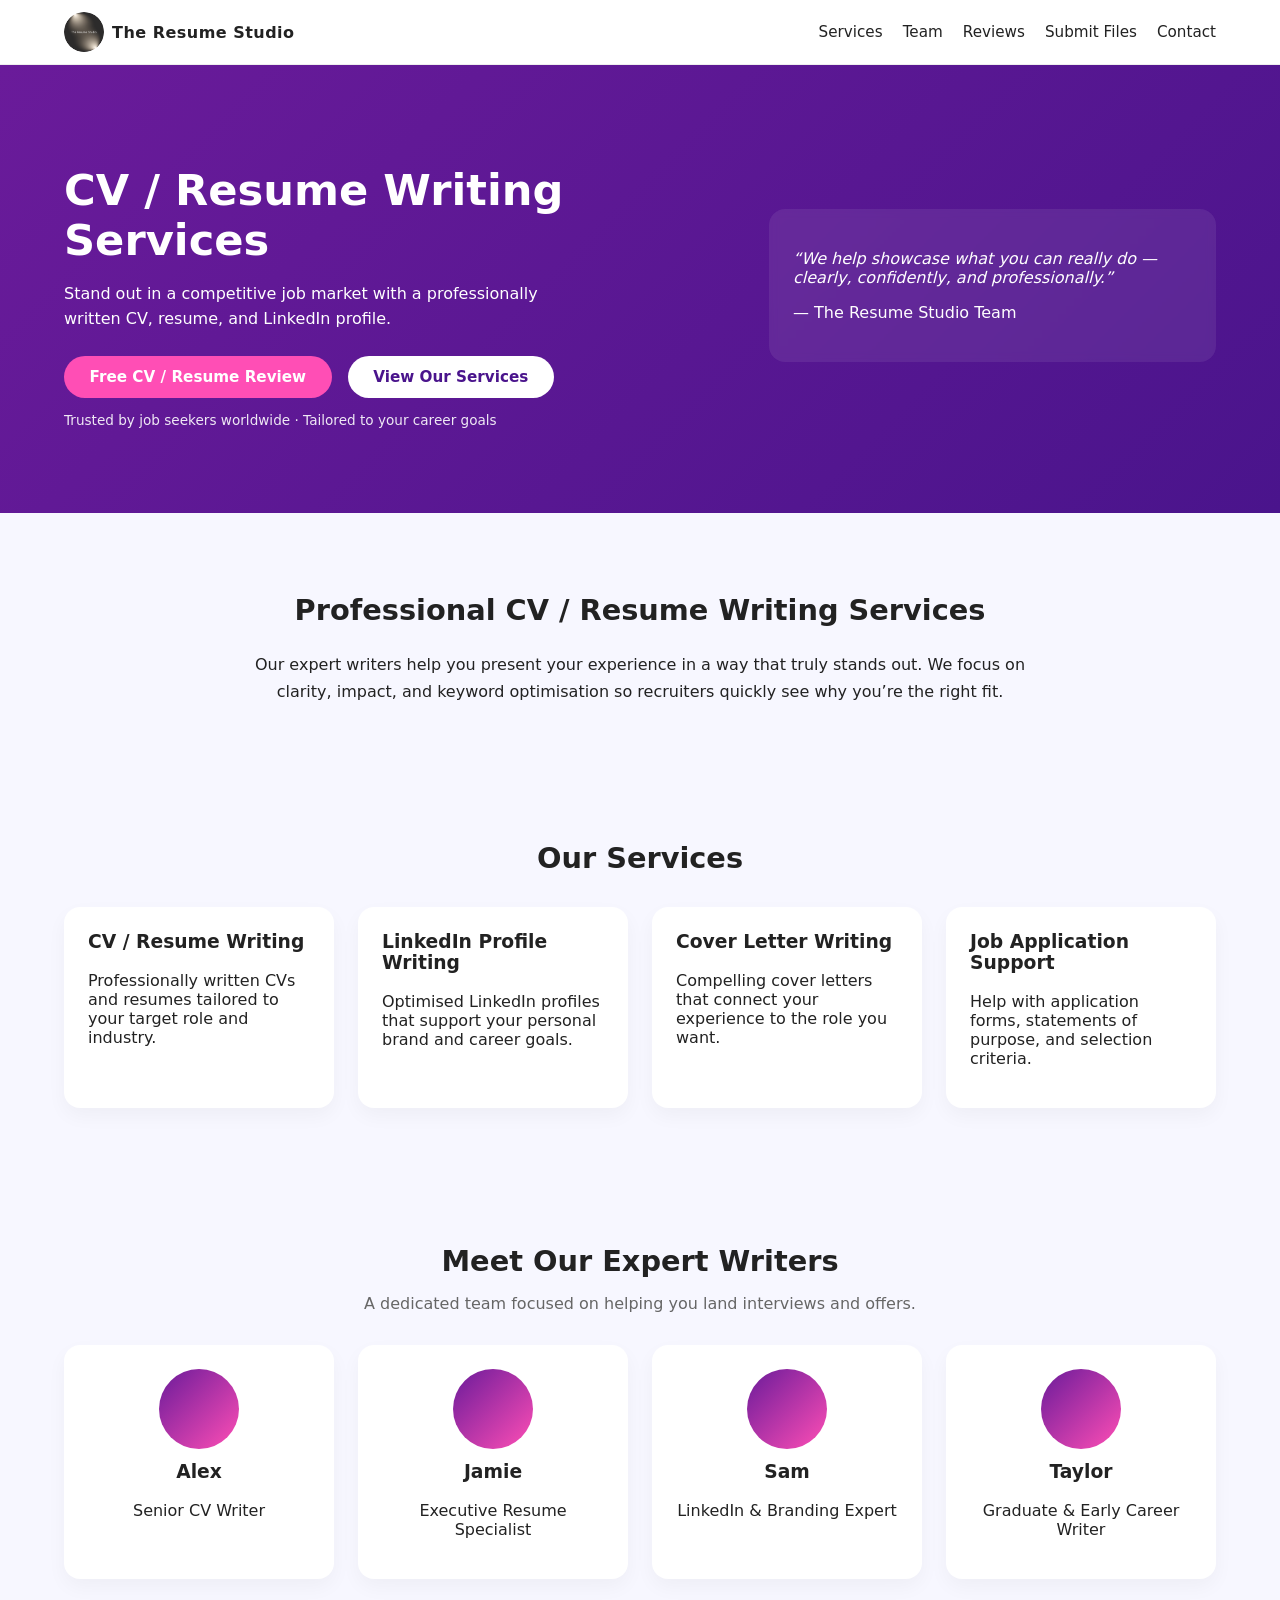
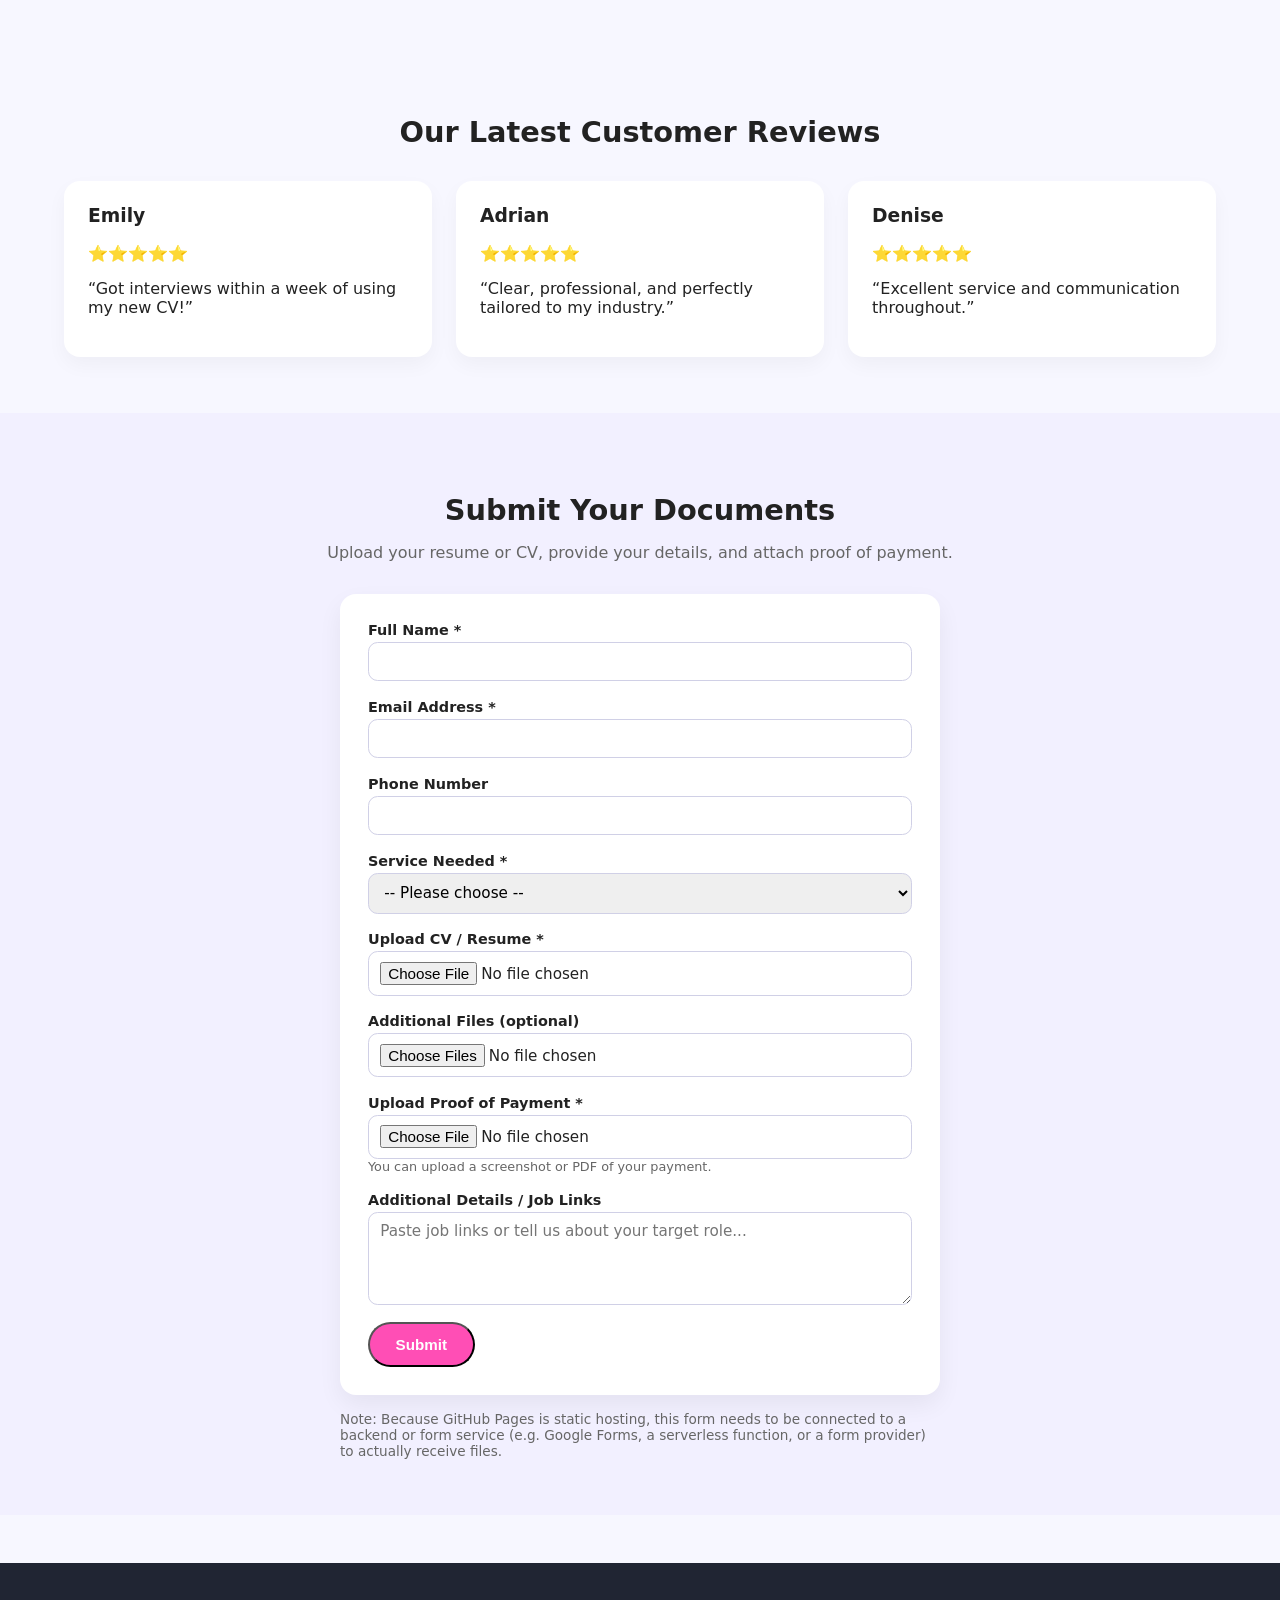
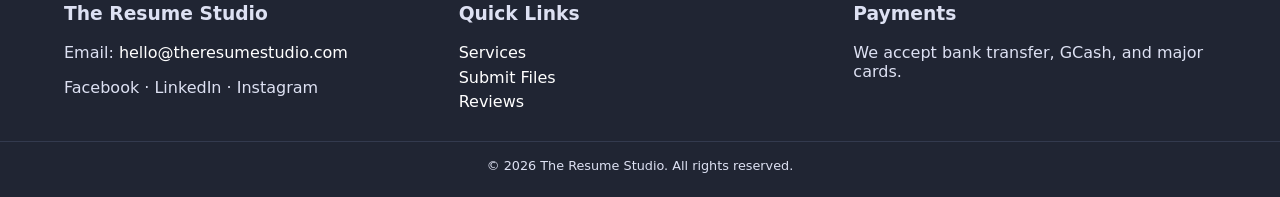
==== index.html @ f22a8a3c "Update index.html" ====
<!DOCTYPE html>
<html lang="en">
<head>
  <meta charset="UTF-8" />
  <meta name="viewport" content="width=device-width, initial-scale=1.0" />
  <title>The Resume Studio</title>
  <link rel="stylesheet" href="styles.css" />
</head>
<body>
  <!-- Top bar -->
  <header class="top-bar">
    <div class="container top-bar-inner">
      <div class="logo-group">
        <img src="logo.png" alt="The Resume Studio logo" class="logo" />
        <span class="brand-name">The Resume Studio</span>
      </div>

      <nav class="nav-links">
        <a href="#services">Services</a>
        <a href="#team">Team</a>
        <a href="#reviews">Reviews</a>
        <a href="#upload">Submit Files</a>
        <a href="#contact">Contact</a>
      </nav>
    </div>
  </header>

  <!-- HERO SECTION -->
  <section class="hero">
    <div class="overlay"></div>
    <div class="container hero-content">
      <div class="hero-text">
        <h1>CV / Resume Writing Services</h1>
        <p class="hero-subtitle">
          Stand out in a competitive job market with a professionally written
          CV, resume, and LinkedIn profile.
        </p>

        <div class="hero-buttons">
          <a href="#upload" class="btn primary">Free CV / Resume Review</a>
          <a href="#services" class="btn secondary">View Our Services</a>
        </div>

        <p class="hero-note">
          Trusted by job seekers worldwide · Tailored to your career goals
        </p>
      </div>

      <div class="hero-side-card">
        <p class="side-quote">
          “We help showcase what you can really do — clearly, confidently, and
          professionally.”
        </p>
        <p class="side-name">— The Resume Studio Team</p>
      </div>
    </div>
  </section>

  <!-- ABOUT -->
  <section class="section about" id="about">
    <div class="container">
      <h2>Professional CV / Resume Writing Services</h2>
      <p>
        Our expert writers help you present your experience in a way that truly
        stands out. We focus on clarity, impact, and keyword optimisation so
        recruiters quickly see why you’re the right fit.
      </p>
    </div>
  </section>

  <!-- SERVICES -->
  <section class="section services" id="services">
    <div class="container">
      <h2>Our Services</h2>
      <div class="grid services-grid">
        <div class="card">
          <h3>CV / Resume Writing</h3>
          <p>Professionally written CVs and resumes tailored to your target role and industry.</p>
        </div>
        <div class="card">
          <h3>LinkedIn Profile Writing</h3>
          <p>Optimised LinkedIn profiles that support your personal brand and career goals.</p>
        </div>
        <div class="card">
          <h3>Cover Letter Writing</h3>
          <p>Compelling cover letters that connect your experience to the role you want.</p>
        </div>
        <div class="card">
          <h3>Job Application Support</h3>
          <p>Help with application forms, statements of purpose, and selection criteria.</p>
        </div>
      </div>
    </div>
  </section>

  <!-- TEAM -->
  <section class="section team" id="team">
    <div class="container">
      <h2>Meet Our Expert Writers</h2>
      <p class="section-subtitle">
        A dedicated team focused on helping you land interviews and offers.
      </p>
      <div class="grid team-grid">
        <div class="card team-card">
          <div class="avatar placeholder"></div>
          <h3>Alex</h3>
          <p>Senior CV Writer</p>
        </div>
        <div class="card team-card">
          <div class="avatar placeholder"></div>
          <h3>Jamie</h3>
          <p>Executive Resume Specialist</p>
        </div>
        <div class="card team-card">
          <div class="avatar placeholder"></div>
          <h3>Sam</h3>
          <p>LinkedIn & Branding Expert</p>
        </div>
        <div class="card team-card">
          <div class="avatar placeholder"></div>
          <h3>Taylor</h3>
          <p>Graduate & Early Career Writer</p>
        </div>
      </div>
    </div>
  </section>

  <!-- REVIEWS -->
  <section class="section reviews" id="reviews">
    <div class="container">
      <h2>Our Latest Customer Reviews</h2>
      <div class="grid reviews-grid">
        <div class="card">
          <h3>Emily</h3>
          <p>⭐⭐⭐⭐⭐</p>
          <p>“Got interviews within a week of using my new CV!”</p>
        </div>
        <div class="card">
          <h3>Adrian</h3>
          <p>⭐⭐⭐⭐⭐</p>
          <p>“Clear, professional, and perfectly tailored to my industry.”</p>
        </div>
        <div class="card">
          <h3>Denise</h3>
          <p>⭐⭐⭐⭐⭐</p>
          <p>“Excellent service and communication throughout.”</p>
        </div>
      </div>
    </div>
  </section>

  <!-- UPLOAD FORM -->
  <section class="section upload" id="upload">
    <div class="container">
      <h2>Submit Your Documents</h2>
      <p class="section-subtitle">
        Upload your resume or CV, provide your details, and attach proof of payment.
      </p>

      <!-- IMPORTANT: this will NOT work until you connect it to a backend or a form service -->
      <form
        class="upload-form"
        action="YOUR_FORM_ENDPOINT_HERE"
        method="POST"
        enctype="multipart/form-data"
      >
        <!-- Personal details -->
        <div class="form-row">
          <label for="fullName">Full Name *</label>
          <input id="fullName" name="fullName" type="text" required />
        </div>

        <div class="form-row">
          <label for="email">Email Address *</label>
          <input id="email" name="email" type="email" required />
        </div>

        <div class="form-row">
          <label for="phone">Phone Number</label>
          <input id="phone" name="phone" type="tel" />
        </div>

        <div class="form-row">
          <label for="service">Service Needed *</label>
          <select id="service" name="service" required>
            <option value="">-- Please choose --</option>
            <option>CV / Resume Writing</option>
            <option>LinkedIn Profile Writing</option>
            <option>Cover Letter Writing</option>
            <option>Job Application Support</option>
            <option>Package (Multiple Services)</option>
          </select>
        </div>

        <!-- Files -->
        <div class="form-row">
          <label for="resumeFile">Upload CV / Resume *</label>
          <input id="resumeFile" name="resumeFile" type="file" required />
        </div>

        <div class="form-row">
          <label for="extraFiles">Additional Files (optional)</label>
          <input id="extraFiles" name="extraFiles" type="file" multiple />
        </div>

        <div class="form-row">
          <label for="paymentProof">Upload Proof of Payment *</label>
          <input id="paymentProof" name="paymentProof" type="file" required />
          <small>You can upload a screenshot or PDF of your payment.</small>
        </div>

        <!-- Notes -->
        <div class="form-row">
          <label for="details">Additional Details / Job Links</label>
          <textarea
            id="details"
            name="details"
            rows="4"
            placeholder="Paste job links or tell us about your target role..."
          ></textarea>
        </div>

        <button type="submit" class="btn primary">Submit</button>
      </form>

      <p class="form-note">
        Note: Because GitHub Pages is static hosting, this form needs to be
        connected to a backend or form service (e.g. Google Forms, a serverless
        function, or a form provider) to actually receive files.
      </p>
    </div>
  </section>

  <!-- CONTACT & FOOTER -->
  <footer class="footer" id="contact">
    <div class="container footer-inner">
      <div class="footer-column">
        <h3>The Resume Studio</h3>
        <p>Email: <a href="mailto:hello@theresumestudio.com">hello@theresumestudio.com</a></p>
        <p>Facebook · LinkedIn · Instagram</p>
      </div>

      <div class="footer-column">
        <h3>Quick Links</h3>
        <ul>
          <li><a href="#services">Services</a></li>
          <li><a href="#upload">Submit Files</a></li>
          <li><a href="#reviews">Reviews</a></li>
        </ul>
      </div>

      <div class="footer-column">
        <h3>Payments</h3>
        <p>We accept bank transfer, GCash, and major cards.</p>
      </div>
    </div>
    <div class="footer-bottom">
      © <span id="year"></span> The Resume Studio. All rights reserved.
    </div>

    <script>
      document.getElementById("year").textContent = new Date().getFullYear();
    </script>
  </footer>
</body>
</html>
---- styles.css ----
:root {
  --purple: #6a1b9a;
  --purple-dark: #4a148c;
  --accent-pink: #ff4eb5;
  --bg: #f7f7ff;
  --card-bg: #ffffff;
  --text-main: #222222;
  --text-muted: #666666;
  --footer-bg: #202533;
}

*,
*::before,
*::after {
  box-sizing: border-box;
}

body {
  margin: 0;
  font-family: system-ui, -apple-system, BlinkMacSystemFont, "Segoe UI",
    sans-serif;
  background: var(--bg);
  color: var(--text-main);
}

/* Containers */

.container {
  width: 90%;
  max-width: 1200px;
  margin: 0 auto;
}

/* Top bar */

.top-bar {
  background: #ffffff;
  border-bottom: 1px solid #eee;
  position: sticky;
  top: 0;
  z-index: 10;
}

.top-bar-inner {
  display: flex;
  align-items: center;
  justify-content: space-between;
  padding: 0.75rem 0;
}

.logo-group {
  display: flex;
  align-items: center;
  gap: 0.5rem;
}

.logo {
  width: 40px;
  height: 40px;
  border-radius: 50%;
}

.brand-name {
  font-weight: 600;
  letter-spacing: 0.03em;
}

.nav-links {
  display: flex;
  gap: 1.25rem;
  font-size: 0.95rem;
}

.nav-links a {
  text-decoration: none;
  color: var(--text-main);
  font-weight: 500;
}

.nav-links a:hover {
  color: var(--purple);
}

/* Hero */

.hero {
  position: relative;
  background: linear-gradient(135deg, var(--purple), var(--purple-dark));
  color: #fff;
  padding: 4rem 0 4.5rem;
}

.hero .overlay {
  position: absolute;
  inset: 0;
  opacity: 0.1;
}

.hero-content {
  position: relative;
  display: flex;
  flex-wrap: wrap;
  align-items: center;
  gap: 2.5rem;
}

.hero-text {
  flex: 2;
  min-width: 260px;
}

.hero h1 {
  font-size: clamp(2rem, 3.5vw, 2.7rem);
  margin-bottom: 0.75rem;
}

.hero-subtitle {
  font-size: 1rem;
  max-width: 32rem;
  line-height: 1.6;
}

.hero-buttons {
  margin: 1.5rem 0 0.75rem;
  display: flex;
  flex-wrap: wrap;
  gap: 1rem;
}

.hero-note {
  font-size: 0.85rem;
  opacity: 0.9;
}

.hero-side-card {
  flex: 1.2;
  min-width: 220px;
  background: rgba(255, 255, 255, 0.08);
  border-radius: 1rem;
  padding: 1.5rem;
  backdrop-filter: blur(4px);
}

.side-quote {
  font-style: italic;
}

.side-name {
  margin-top: 1rem;
  font-weight: 500;
}

/* Generic section */

.section {
  padding: 3.5rem 0;
}

.section h2 {
  text-align: center;
  margin-bottom: 0.25rem;
  font-size: 1.8rem;
}

.section-subtitle {
  text-align: center;
  margin-bottom: 2rem;
  color: var(--text-muted);
}

/* About */

.about p {
  max-width: 50rem;
  margin: 1.5rem auto 0;
  text-align: center;
  line-height: 1.7;
}

/* Grids */

.grid {
  display: grid;
  gap: 1.5rem;
}

.services-grid {
  grid-template-columns: repeat(auto-fit, minmax(230px, 1fr));
  margin-top: 2rem;
}

.team-grid,
.reviews-grid {
  grid-template-columns: repeat(auto-fit, minmax(200px, 1fr));
  margin-top: 2rem;
}

/* Cards */

.card {
  background: var(--card-bg);
  border-radius: 1rem;
  padding: 1.5rem;
  box-shadow: 0 8px 20px rgba(0, 0, 0, 0.04);
}

.card h3 {
  margin-top: 0;
}

.team-card {
  text-align: center;
}

.avatar.placeholder {
  width: 80px;
  height: 80px;
  border-radius: 50%;
  margin: 0 auto 0.75rem;
  background: linear-gradient(135deg, var(--purple), var(--accent-pink));
}

/* Buttons */

.btn {
  display: inline-block;
  padding: 0.75rem 1.6rem;
  border-radius: 999px;
  font-weight: 600;
  text-decoration: none;
  font-size: 0.95rem;
}

.btn.primary {
  background: var(--accent-pink);
  color: #fff;
}

.btn.secondary {
  background: #fff;
  color: var(--purple-dark);
}

.btn:hover {
  transform: translateY(-1px);
  box-shadow: 0 8px 16px rgba(0, 0, 0, 0.1);
}

/* Upload form */

.upload {
  background: #f2f0ff;
}

.upload-form {
  max-width: 600px;
  margin: 2rem auto 0;
  background: #ffffff;
  border-radius: 1rem;
  padding: 1.75rem;
  box-shadow: 0 10px 24px rgba(0, 0, 0, 0.06);
}

.form-row {
  margin-bottom: 1.1rem;
  display: flex;
  flex-direction: column;
}

.form-row label {
  font-size: 0.9rem;
  font-weight: 600;
  margin-bottom: 0.25rem;
}

.form-row input,
.form-row select,
.form-row textarea {
  border-radius: 0.6rem;
  border: 1px solid #d0d0e6;
  padding: 0.6rem 0.7rem;
  font-size: 0.95rem;
  font-family: inherit;
}

.form-row small {
  color: var(--text-muted);
  font-size: 0.8rem;
}

.form-note {
  max-width: 600px;
  margin: 1rem auto 0;
  font-size: 0.85rem;
  color: var(--text-muted);
}

/* Footer */

.footer {
  background: var(--footer-bg);
  color: #dde1f3;
  padding-top: 2.5rem;
  margin-top: 3rem;
}

.footer-inner {
  display: grid;
  gap: 2rem;
  grid-template-columns: repeat(auto-fit, minmax(200px, 1fr));
}

.footer-column h3 {
  margin-top: 0;
}

.footer-column a {
  color: #ffffff;
  text-decoration: none;
}

.footer-column ul {
  list-style: none;
  padding: 0;
  margin: 0;
}

.footer-column li {
  margin-bottom: 0.35rem;
}

.footer-bottom {
  text-align: center;
  padding: 1rem 0 1.5rem;
  font-size: 0.8rem;
  border-top: 1px solid #333a4e;
  margin-top: 1.5rem;
}

/* Responsive */

@media (max-width: 768px) {
  .top-bar-inner {
    flex-direction: column;
    align-items: flex-start;
    gap: 0.5rem;
  }

  .hero-content {
    flex-direction: column;
  }

  .nav-links {
    flex-wrap: wrap;
  }
}
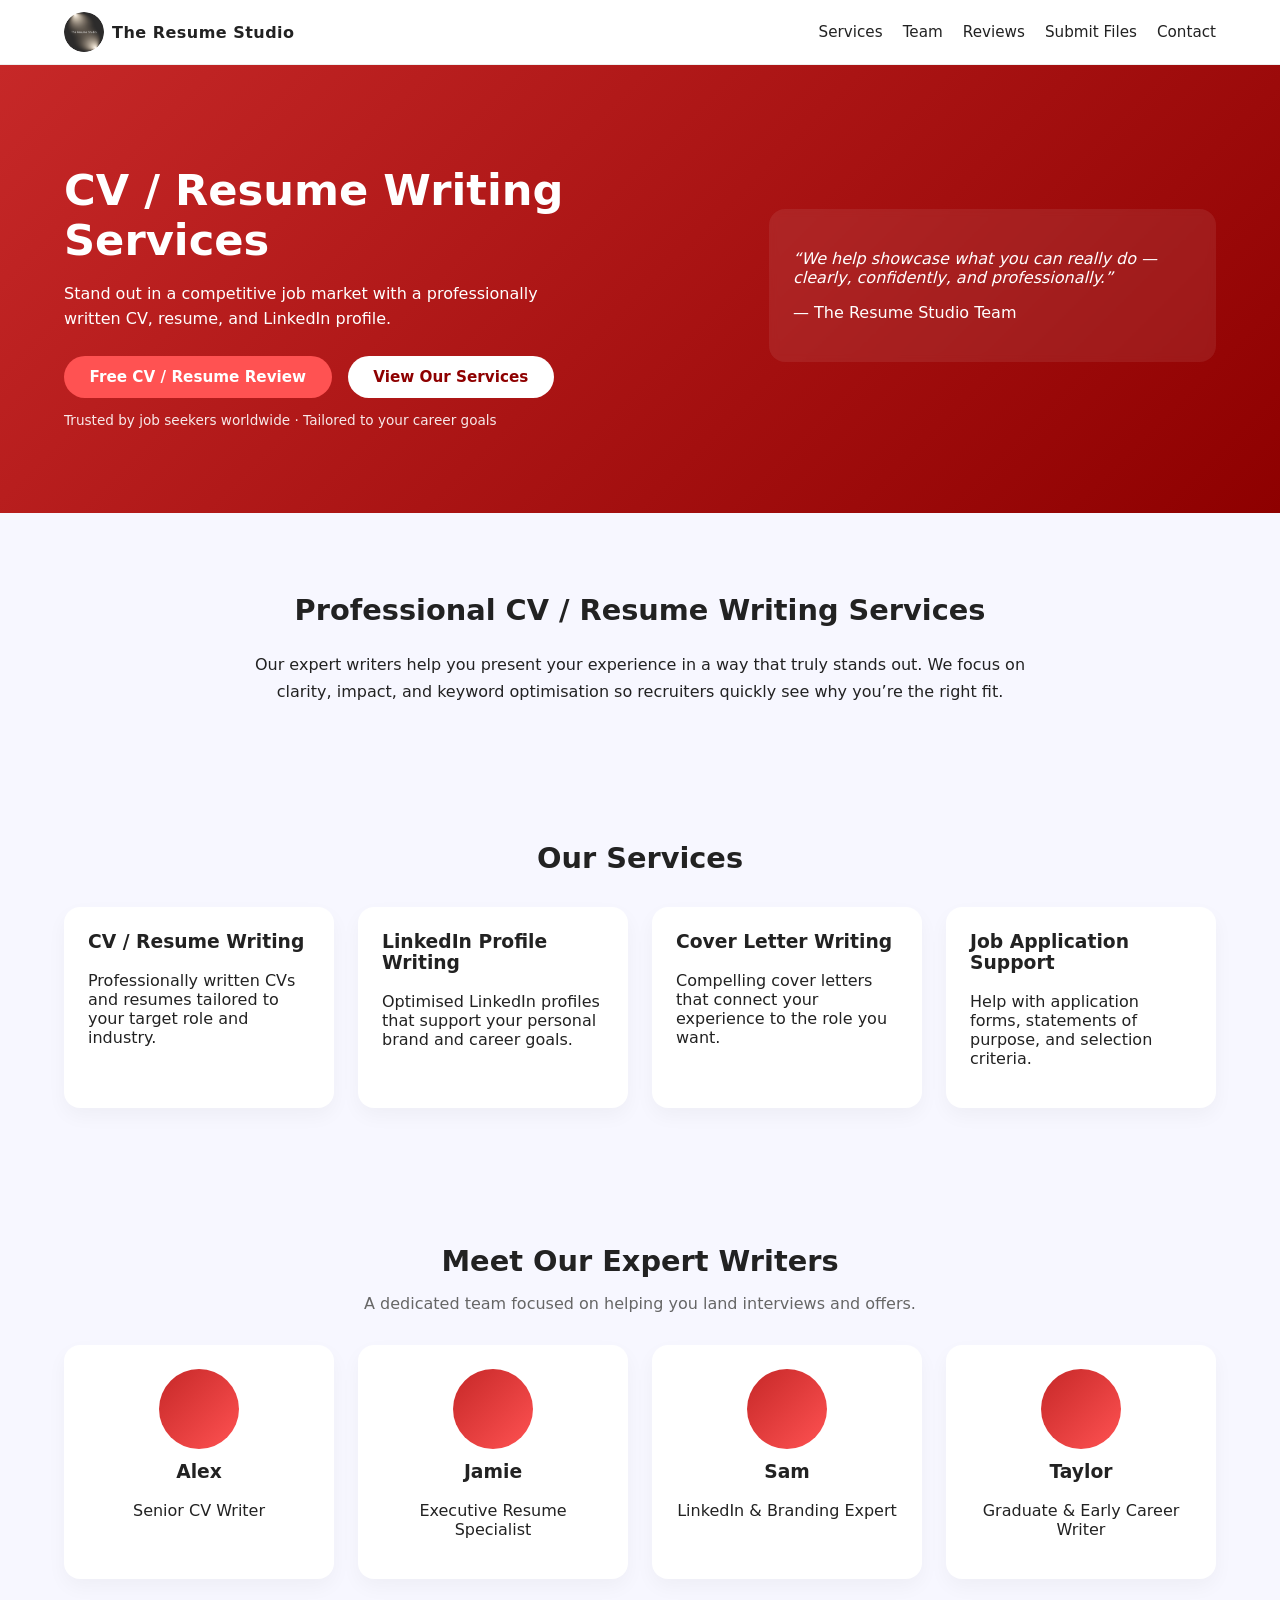
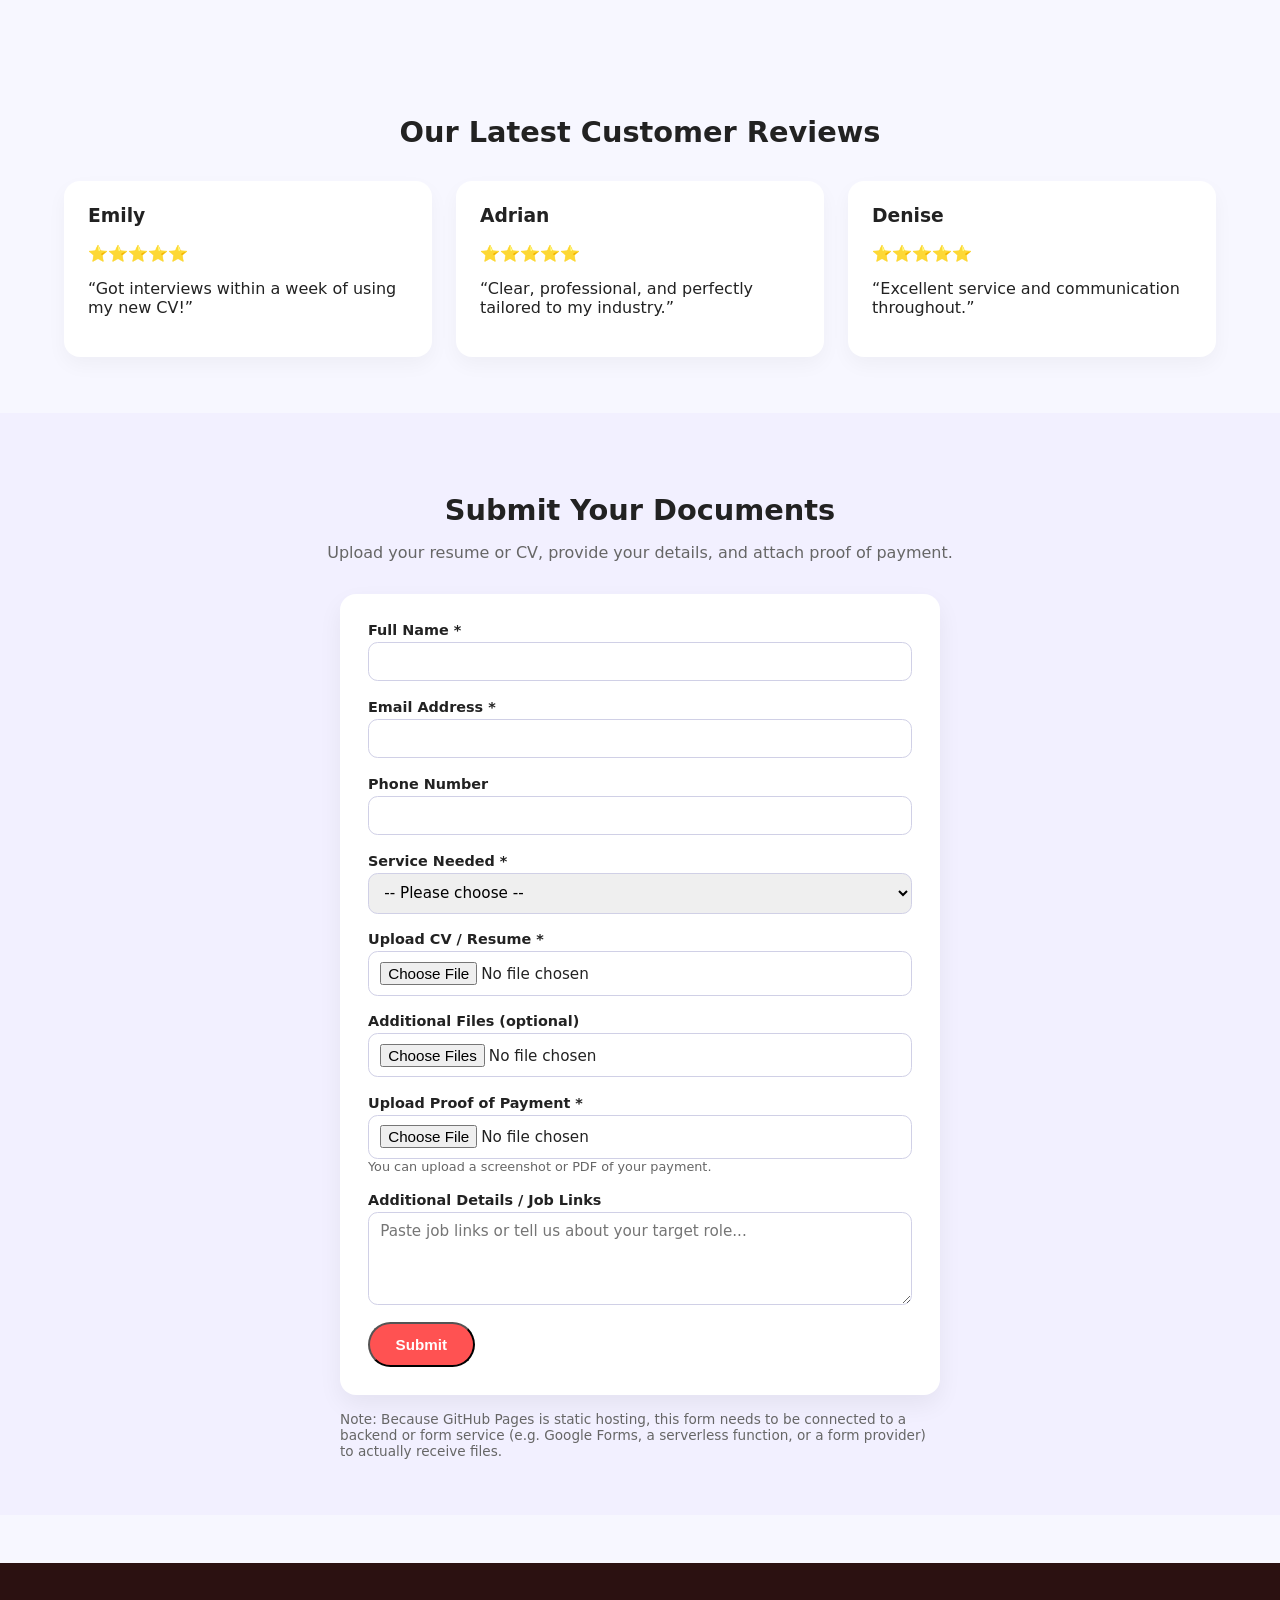
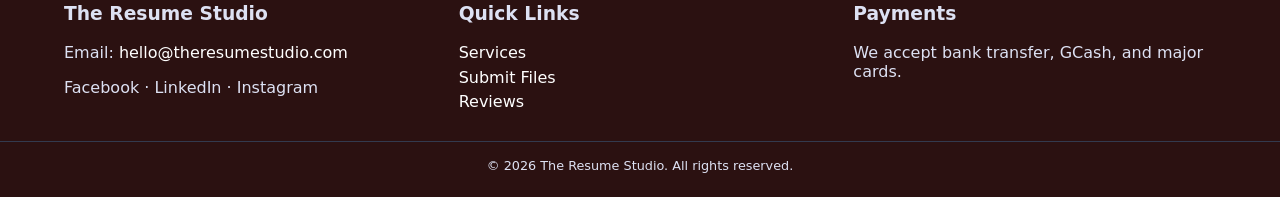
==== commit 0b123790: "Update index.html" ====
--- a/index.html
+++ b/index.html
@@ -3,6 +3,7 @@
 <head>
   <meta charset="UTF-8" />
   <meta name="viewport" content="width=device-width, initial-scale=1.0" />
+  <link rel="icon" type="image/png" href="logo.png" />
   <title>The Resume Studio</title>
   <link rel="stylesheet" href="styles.css" />
 </head>
--- a/styles.css
+++ b/styles.css
@@ -1,13 +1,14 @@
 :root {
-  --purple: #6a1b9a;
-  --purple-dark: #4a148c;
-  --accent-pink: #ff4eb5;
+  --purple: #c62828;        /* main red */
+  --purple-dark: #8e0000;   /* dark red */
+  --accent-pink: #ff5252;   /* bright red accent */
   --bg: #f7f7ff;
   --card-bg: #ffffff;
   --text-main: #222222;
   --text-muted: #666666;
-  --footer-bg: #202533;
-}
+  --footer-bg: #2b1111;     /* dark red for footer */
+}
+
 
 *,
 *::before,
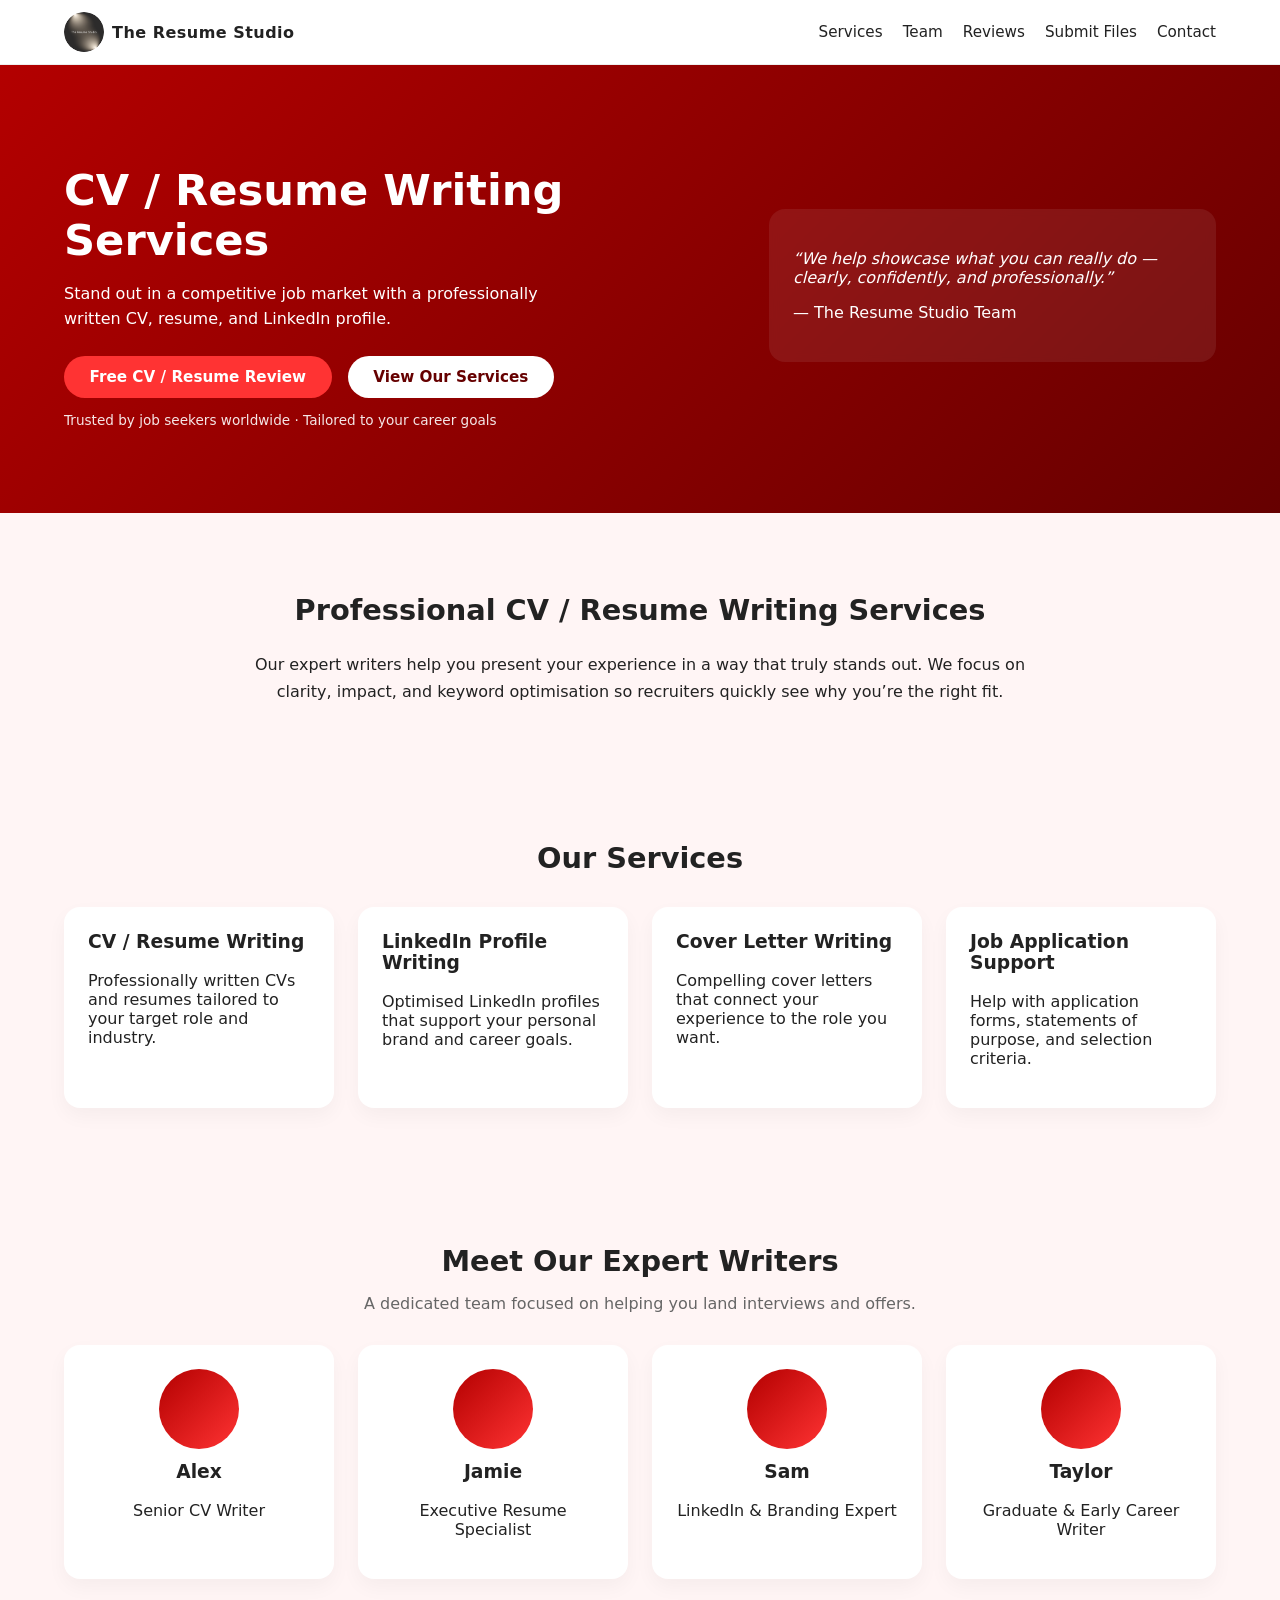
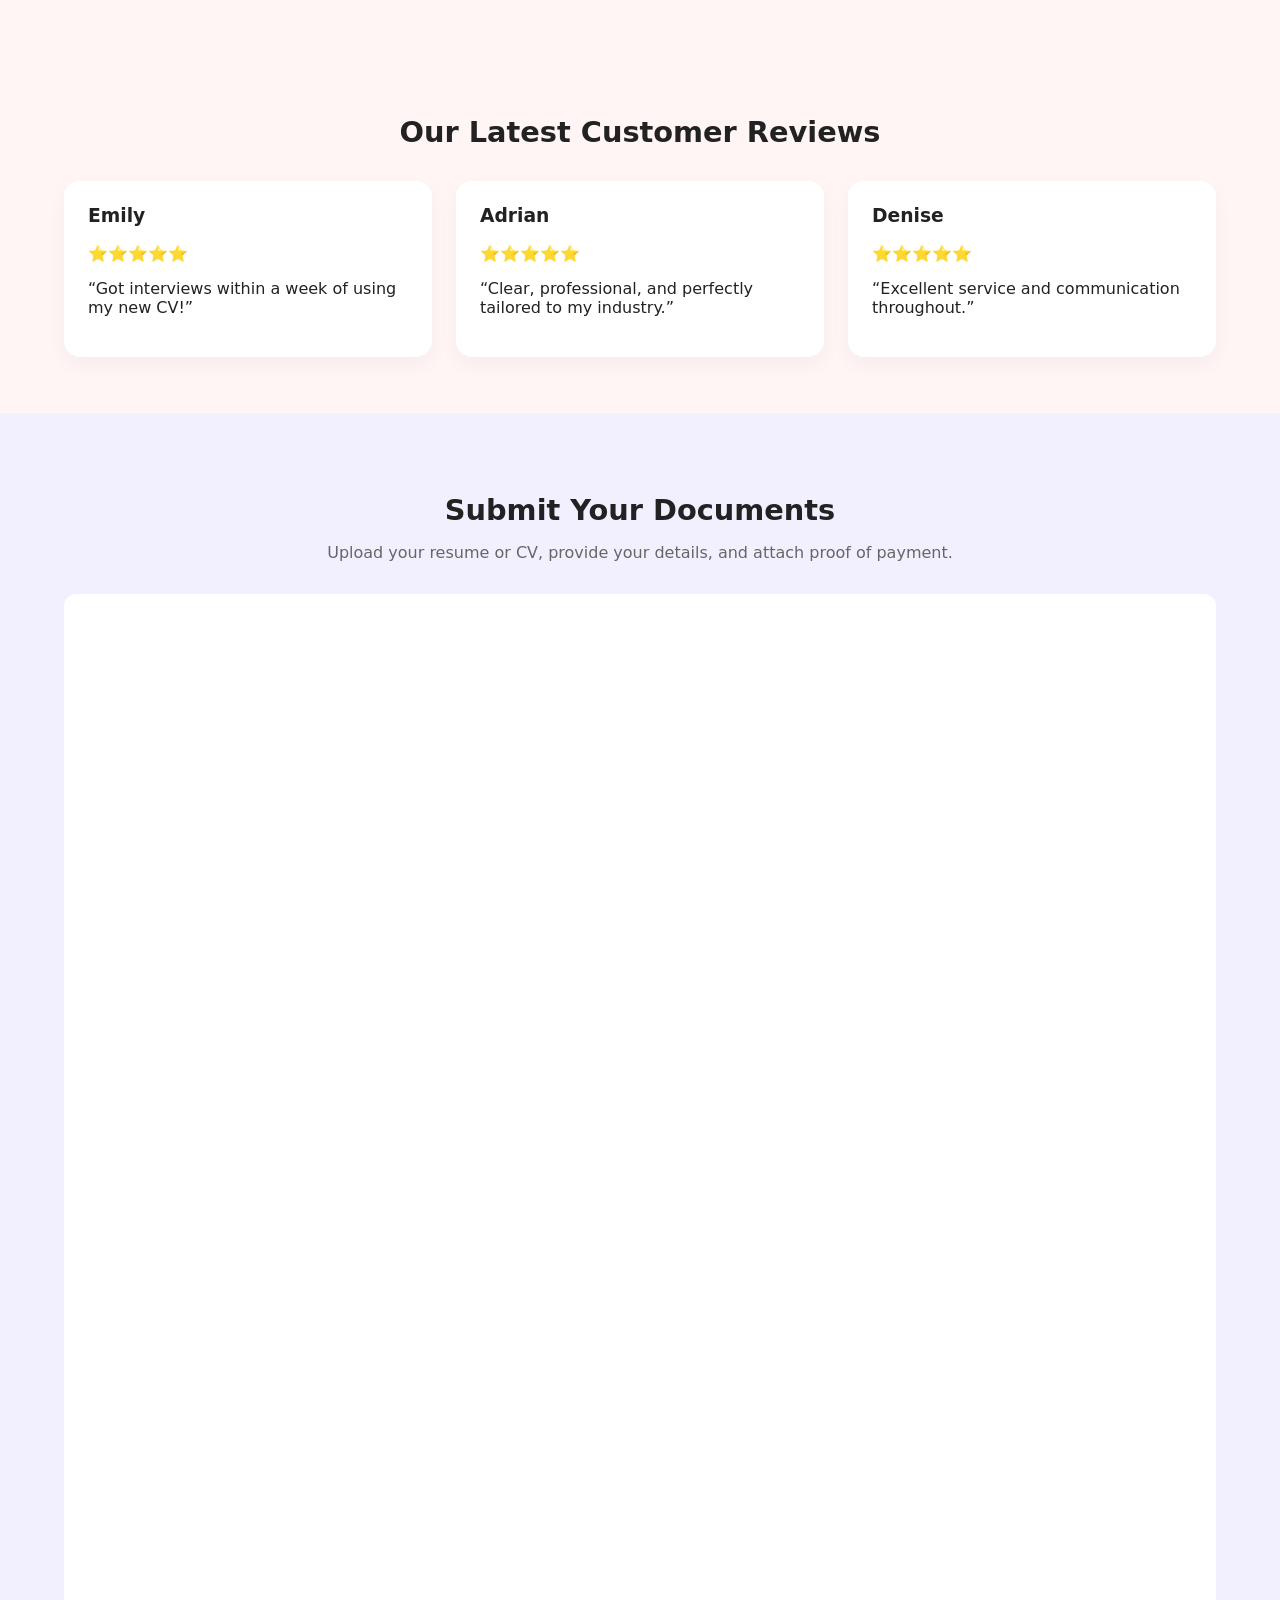
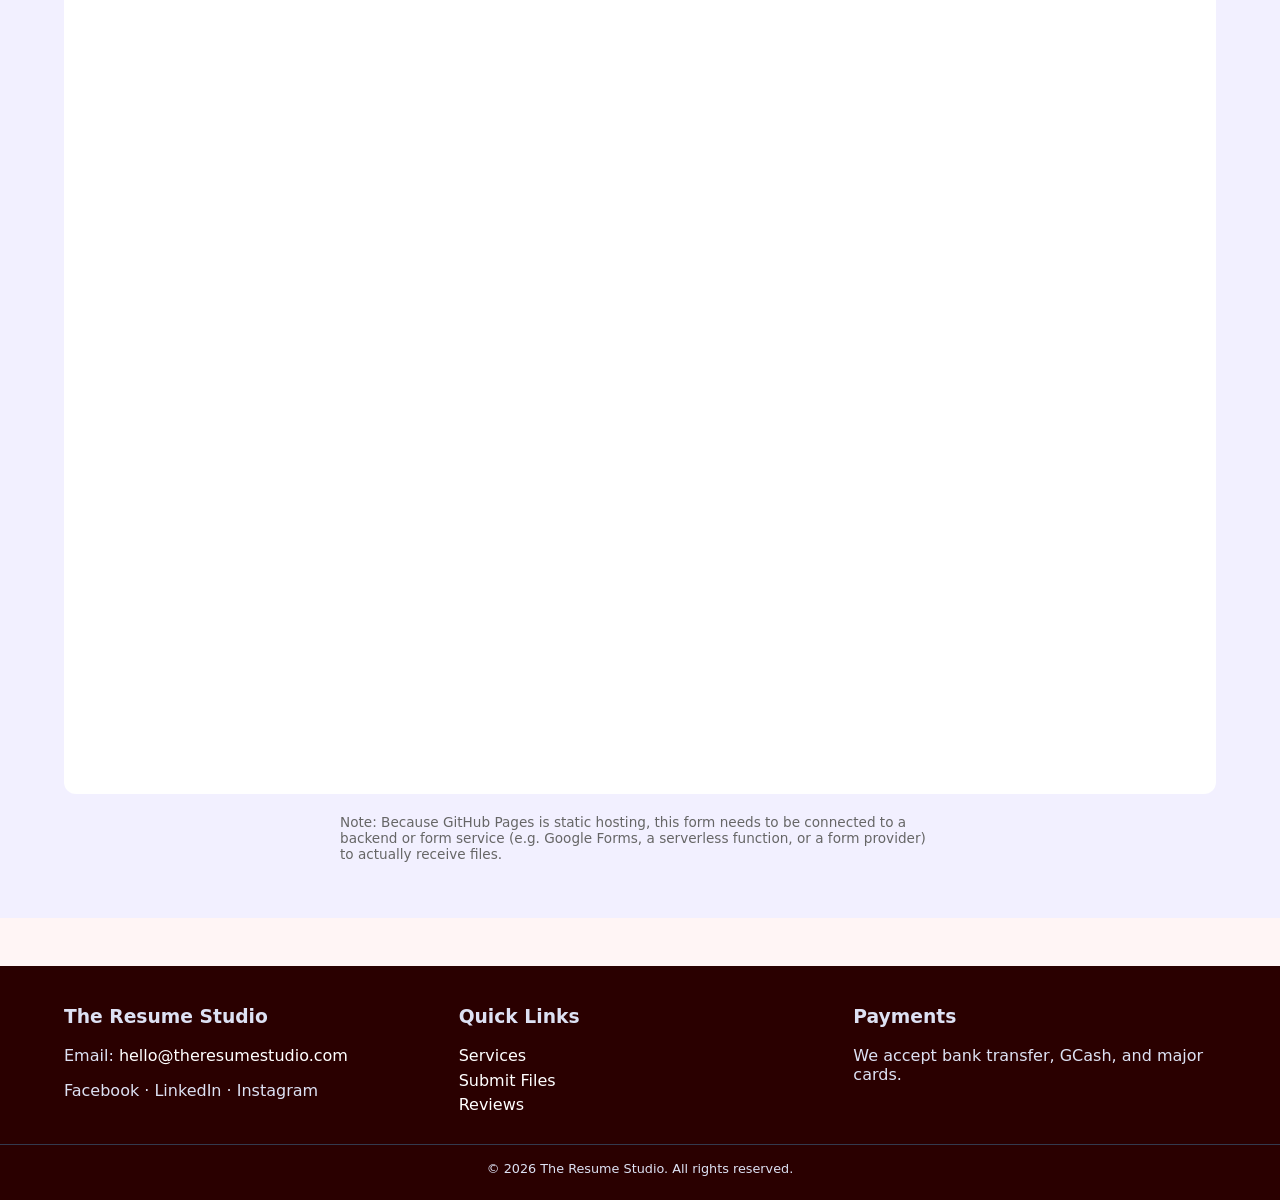
==== commit 8c6480e7: "Update index.html" ====
--- a/index.html
+++ b/index.html
@@ -159,70 +159,19 @@
       </p>
 
       <!-- IMPORTANT: this will NOT work until you connect it to a backend or a form service -->
-      <form
-        class="upload-form"
-        action="YOUR_FORM_ENDPOINT_HERE"
-        method="POST"
-        enctype="multipart/form-data"
-      >
-        <!-- Personal details -->
-        <div class="form-row">
-          <label for="fullName">Full Name *</label>
-          <input id="fullName" name="fullName" type="text" required />
-        </div>
-
-        <div class="form-row">
-          <label for="email">Email Address *</label>
-          <input id="email" name="email" type="email" required />
-        </div>
-
-        <div class="form-row">
-          <label for="phone">Phone Number</label>
-          <input id="phone" name="phone" type="tel" />
-        </div>
-
-        <div class="form-row">
-          <label for="service">Service Needed *</label>
-          <select id="service" name="service" required>
-            <option value="">-- Please choose --</option>
-            <option>CV / Resume Writing</option>
-            <option>LinkedIn Profile Writing</option>
-            <option>Cover Letter Writing</option>
-            <option>Job Application Support</option>
-            <option>Package (Multiple Services)</option>
-          </select>
-        </div>
-
-        <!-- Files -->
-        <div class="form-row">
-          <label for="resumeFile">Upload CV / Resume *</label>
-          <input id="resumeFile" name="resumeFile" type="file" required />
-        </div>
-
-        <div class="form-row">
-          <label for="extraFiles">Additional Files (optional)</label>
-          <input id="extraFiles" name="extraFiles" type="file" multiple />
-        </div>
-
-        <div class="form-row">
-          <label for="paymentProof">Upload Proof of Payment *</label>
-          <input id="paymentProof" name="paymentProof" type="file" required />
-          <small>You can upload a screenshot or PDF of your payment.</small>
-        </div>
-
-        <!-- Notes -->
-        <div class="form-row">
-          <label for="details">Additional Details / Job Links</label>
-          <textarea
-            id="details"
-            name="details"
-            rows="4"
-            placeholder="Paste job links or tell us about your target role..."
-          ></textarea>
-        </div>
-
-        <button type="submit" class="btn primary">Submit</button>
-      </form>
+      <div class="google-form-wrapper">
+        <iframe 
+          src="https://docs.google.com/forms/d/e/1FAIpQLSfbq-SB8dSwXtCU2xqaHEgtH786ZfjaBUyiP4L0b-nYYRGDtA/viewform?embedded=true"
+          width="100%"
+          height="1800"
+          frameborder="0"
+          marginheight="0"
+          marginwidth="0"
+          style="border-radius: 12px; background: #fff;">
+          Loading…
+        </iframe>
+      </div>
+
 
       <p class="form-note">
         Note: Because GitHub Pages is static hosting, this form needs to be
--- a/styles.css
+++ b/styles.css
@@ -1,13 +1,14 @@
 :root {
-  --purple: #c62828;        /* main red */
-  --purple-dark: #8e0000;   /* dark red */
-  --accent-pink: #ff5252;   /* bright red accent */
-  --bg: #f7f7ff;
+  --purple: #b30000;        /* Main Red */
+  --purple-dark: #660000;   /* Dark Red */
+  --accent-pink: #ff3333;   /* Bright Red Accent */
+  --bg: #fff5f5;
   --card-bg: #ffffff;
   --text-main: #222222;
   --text-muted: #666666;
-  --footer-bg: #2b1111;     /* dark red for footer */
-}
+  --footer-bg: #2a0000;
+}
+
 
 
 *,
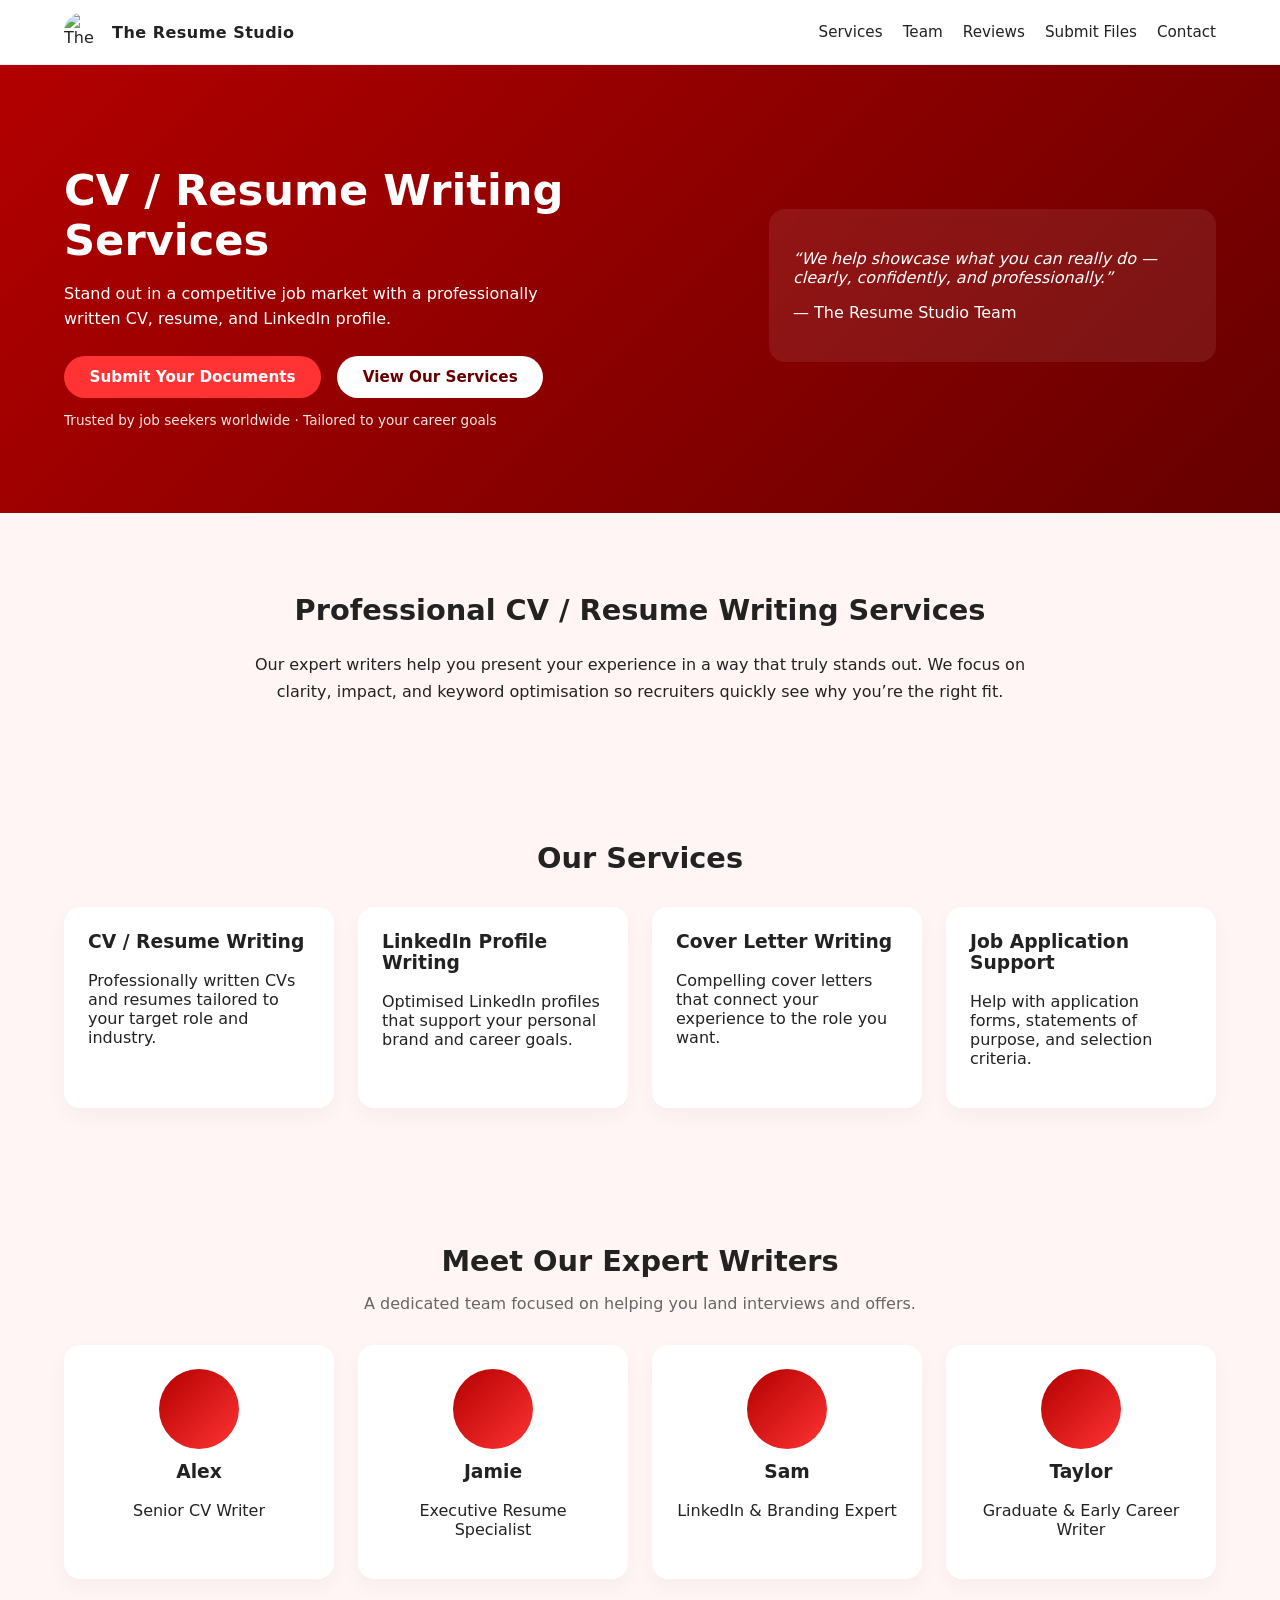
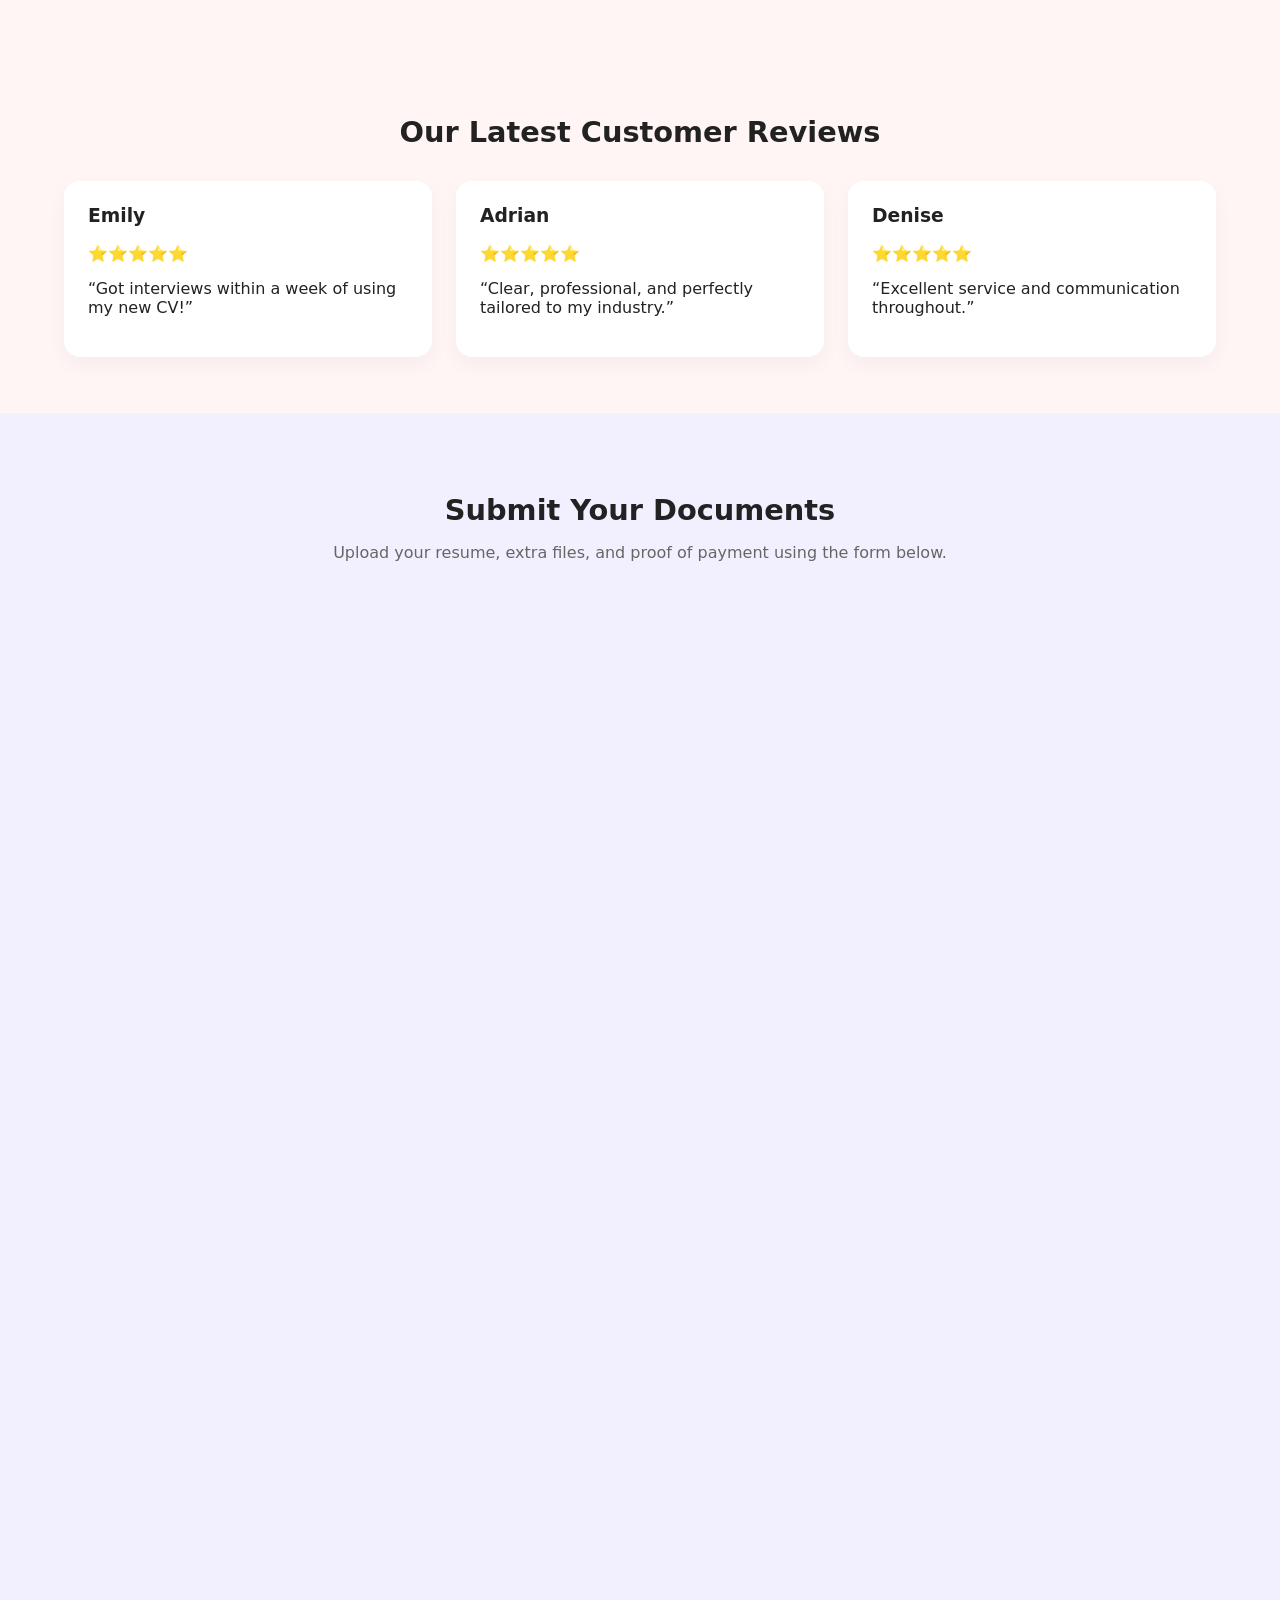
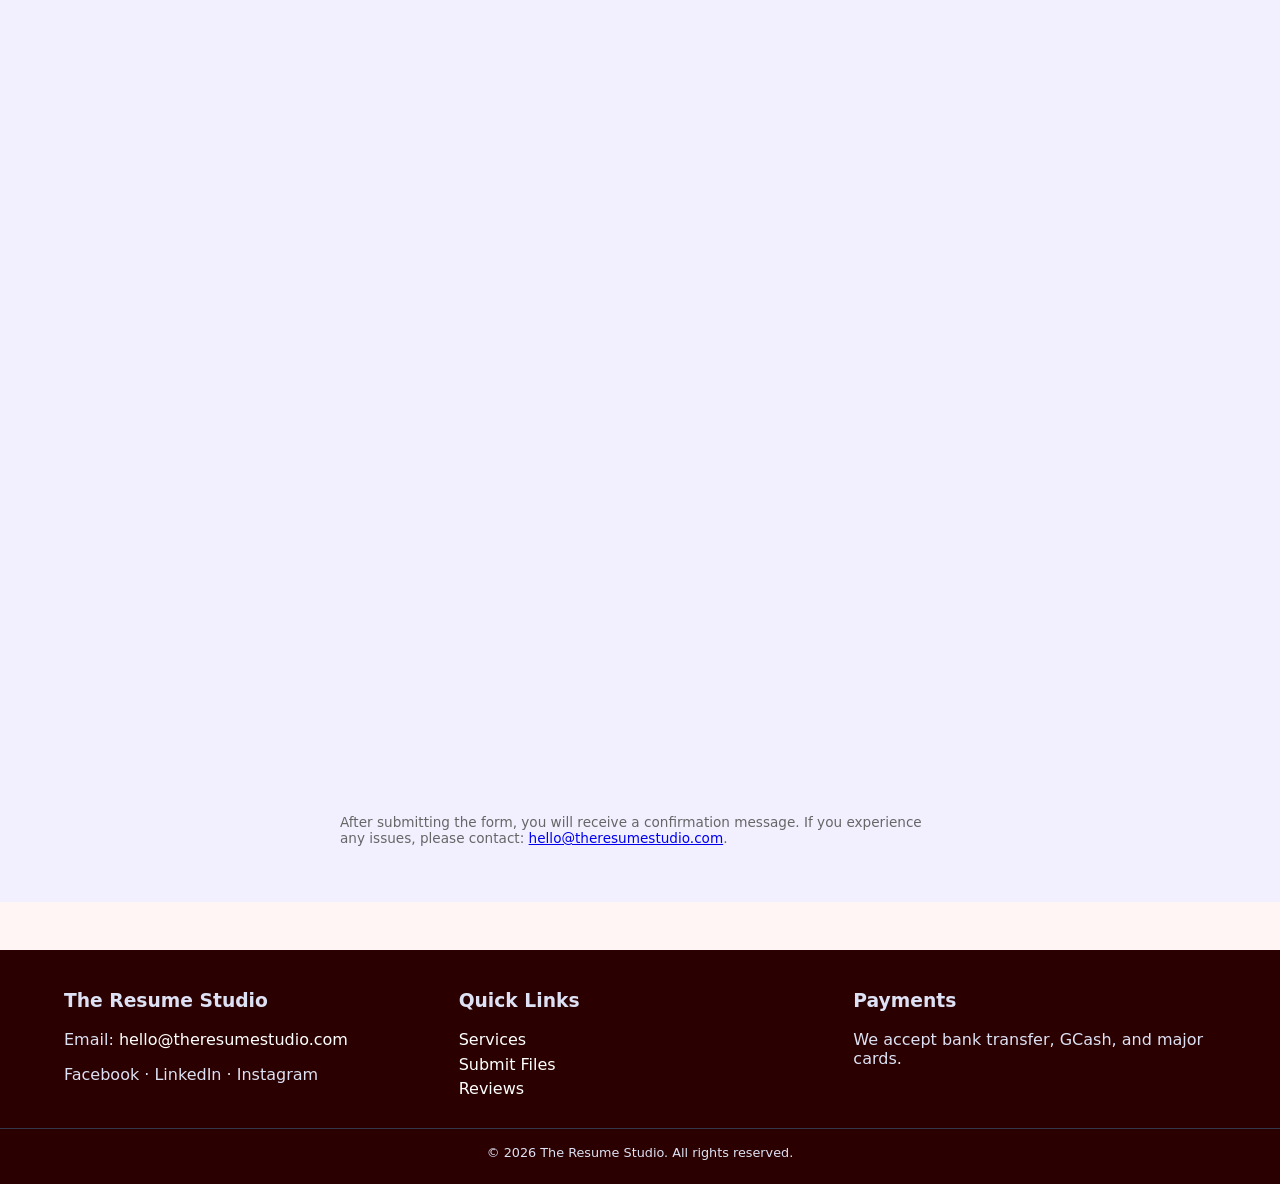
==== commit 5929a8db: "Update index.html" ====
--- a/index.html
+++ b/index.html
@@ -3,16 +3,20 @@
 <head>
   <meta charset="UTF-8" />
   <meta name="viewport" content="width=device-width, initial-scale=1.0" />
-  <link rel="icon" type="image/png" href="logo.png" />
   <title>The Resume Studio</title>
+
+  <!-- Favicon -->
+  <link rel="icon" type="image/png" href="img/favicon.png" />
+
   <link rel="stylesheet" href="styles.css" />
 </head>
+
 <body>
   <!-- Top bar -->
   <header class="top-bar">
     <div class="container top-bar-inner">
       <div class="logo-group">
-        <img src="logo.png" alt="The Resume Studio logo" class="logo" />
+        <img src="img/logo.png" alt="The Resume Studio logo" class="logo" />
         <span class="brand-name">The Resume Studio</span>
       </div>
 
@@ -38,7 +42,7 @@
         </p>
 
         <div class="hero-buttons">
-          <a href="#upload" class="btn primary">Free CV / Resume Review</a>
+          <a href="#upload" class="btn primary">Submit Your Documents</a>
           <a href="#services" class="btn secondary">View Our Services</a>
         </div>
 
@@ -150,33 +154,32 @@
     </div>
   </section>
 
-  <!-- UPLOAD FORM -->
+  <!-- GOOGLE FORM UPLOAD -->
   <section class="section upload" id="upload">
     <div class="container">
       <h2>Submit Your Documents</h2>
       <p class="section-subtitle">
-        Upload your resume or CV, provide your details, and attach proof of payment.
-      </p>
-
-      <!-- IMPORTANT: this will NOT work until you connect it to a backend or a form service -->
+        Upload your resume, extra files, and proof of payment using the form below.
+      </p>
+
       <div class="google-form-wrapper">
-        <iframe 
+        <iframe
           src="https://docs.google.com/forms/d/e/1FAIpQLSfbq-SB8dSwXtCU2xqaHEgtH786ZfjaBUyiP4L0b-nYYRGDtA/viewform?embedded=true"
           width="100%"
           height="1800"
           frameborder="0"
           marginheight="0"
           marginwidth="0"
-          style="border-radius: 12px; background: #fff;">
+          loading="lazy"
+        >
           Loading…
         </iframe>
       </div>
 
-
       <p class="form-note">
-        Note: Because GitHub Pages is static hosting, this form needs to be
-        connected to a backend or form service (e.g. Google Forms, a serverless
-        function, or a form provider) to actually receive files.
+        After submitting the form, you will receive a confirmation message.
+        If you experience any issues, please contact:
+        <a href="mailto:hello@theresumestudio.com">hello@theresumestudio.com</a>.
       </p>
     </div>
   </section>
@@ -204,6 +207,7 @@
         <p>We accept bank transfer, GCash, and major cards.</p>
       </div>
     </div>
+
     <div class="footer-bottom">
       © <span id="year"></span> The Resume Studio. All rights reserved.
     </div>
@@ -212,5 +216,6 @@
       document.getElementById("year").textContent = new Date().getFullYear();
     </script>
   </footer>
+
 </body>
 </html>
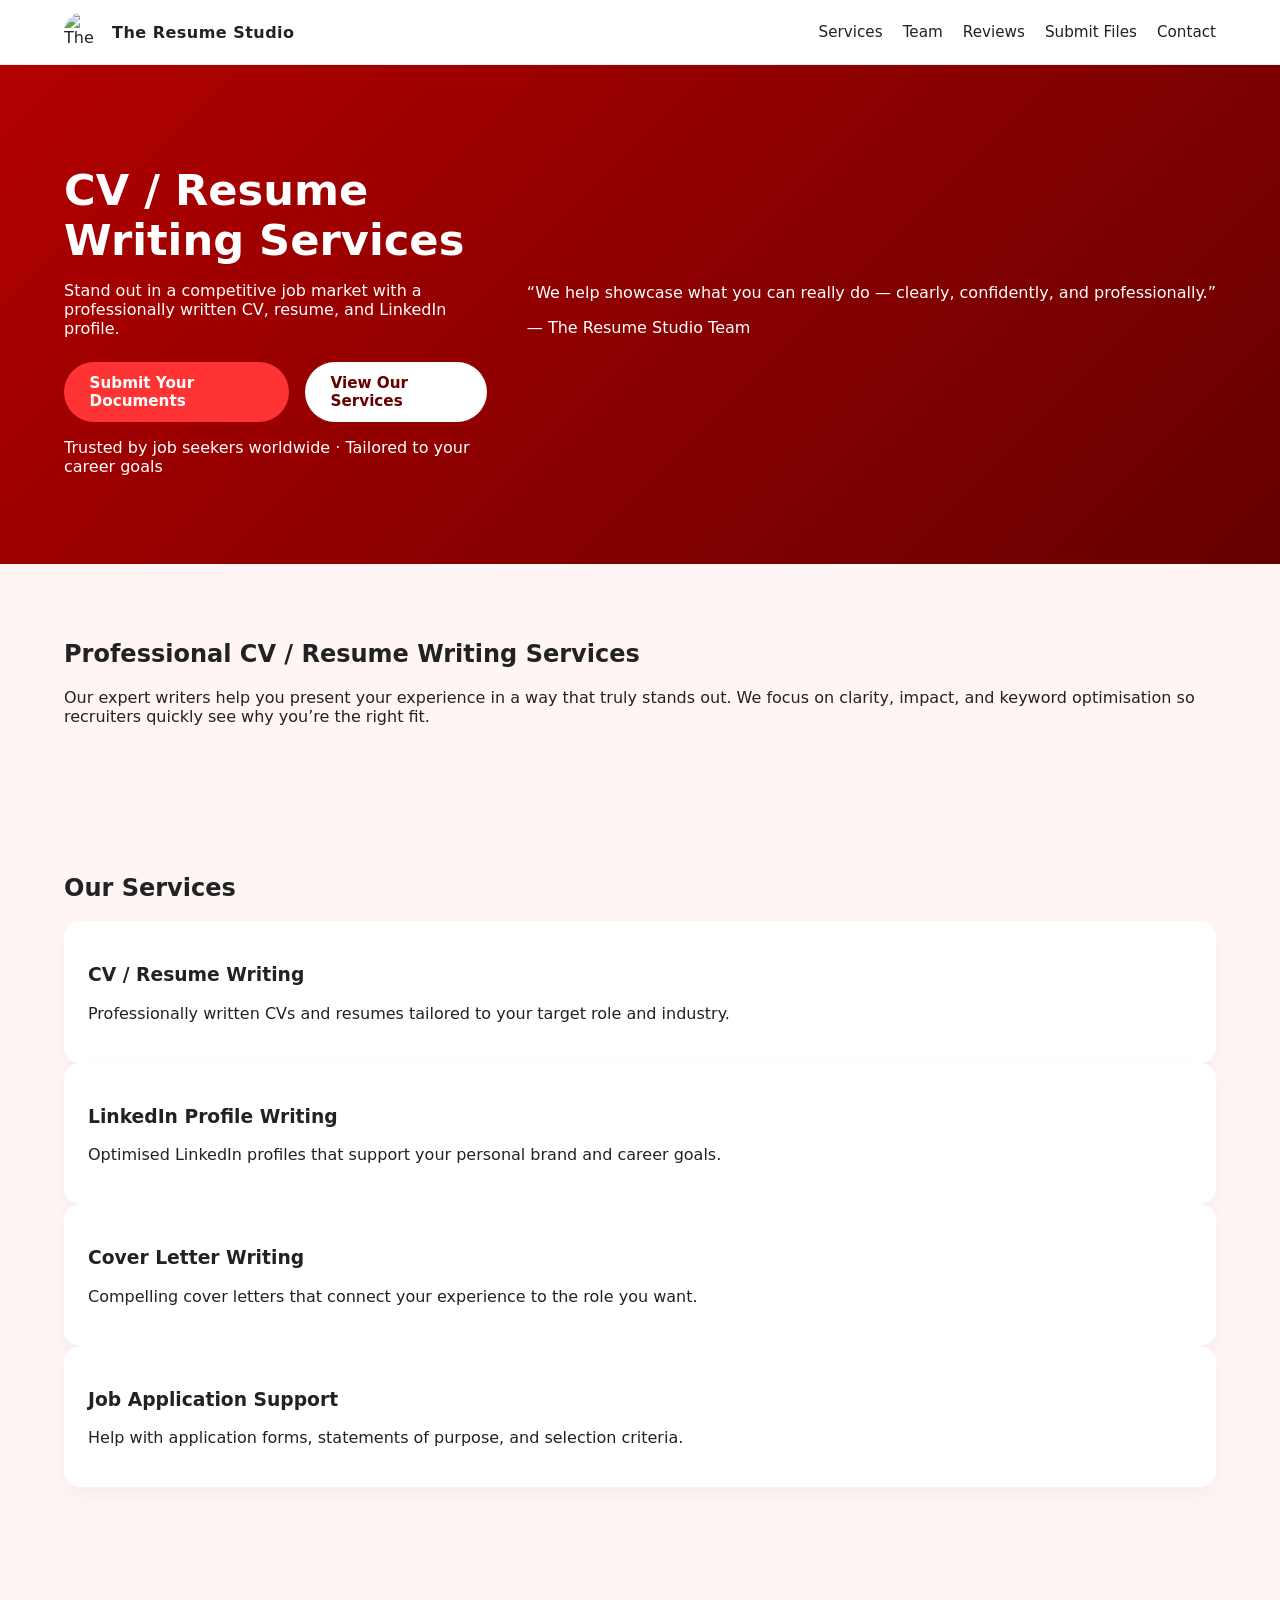
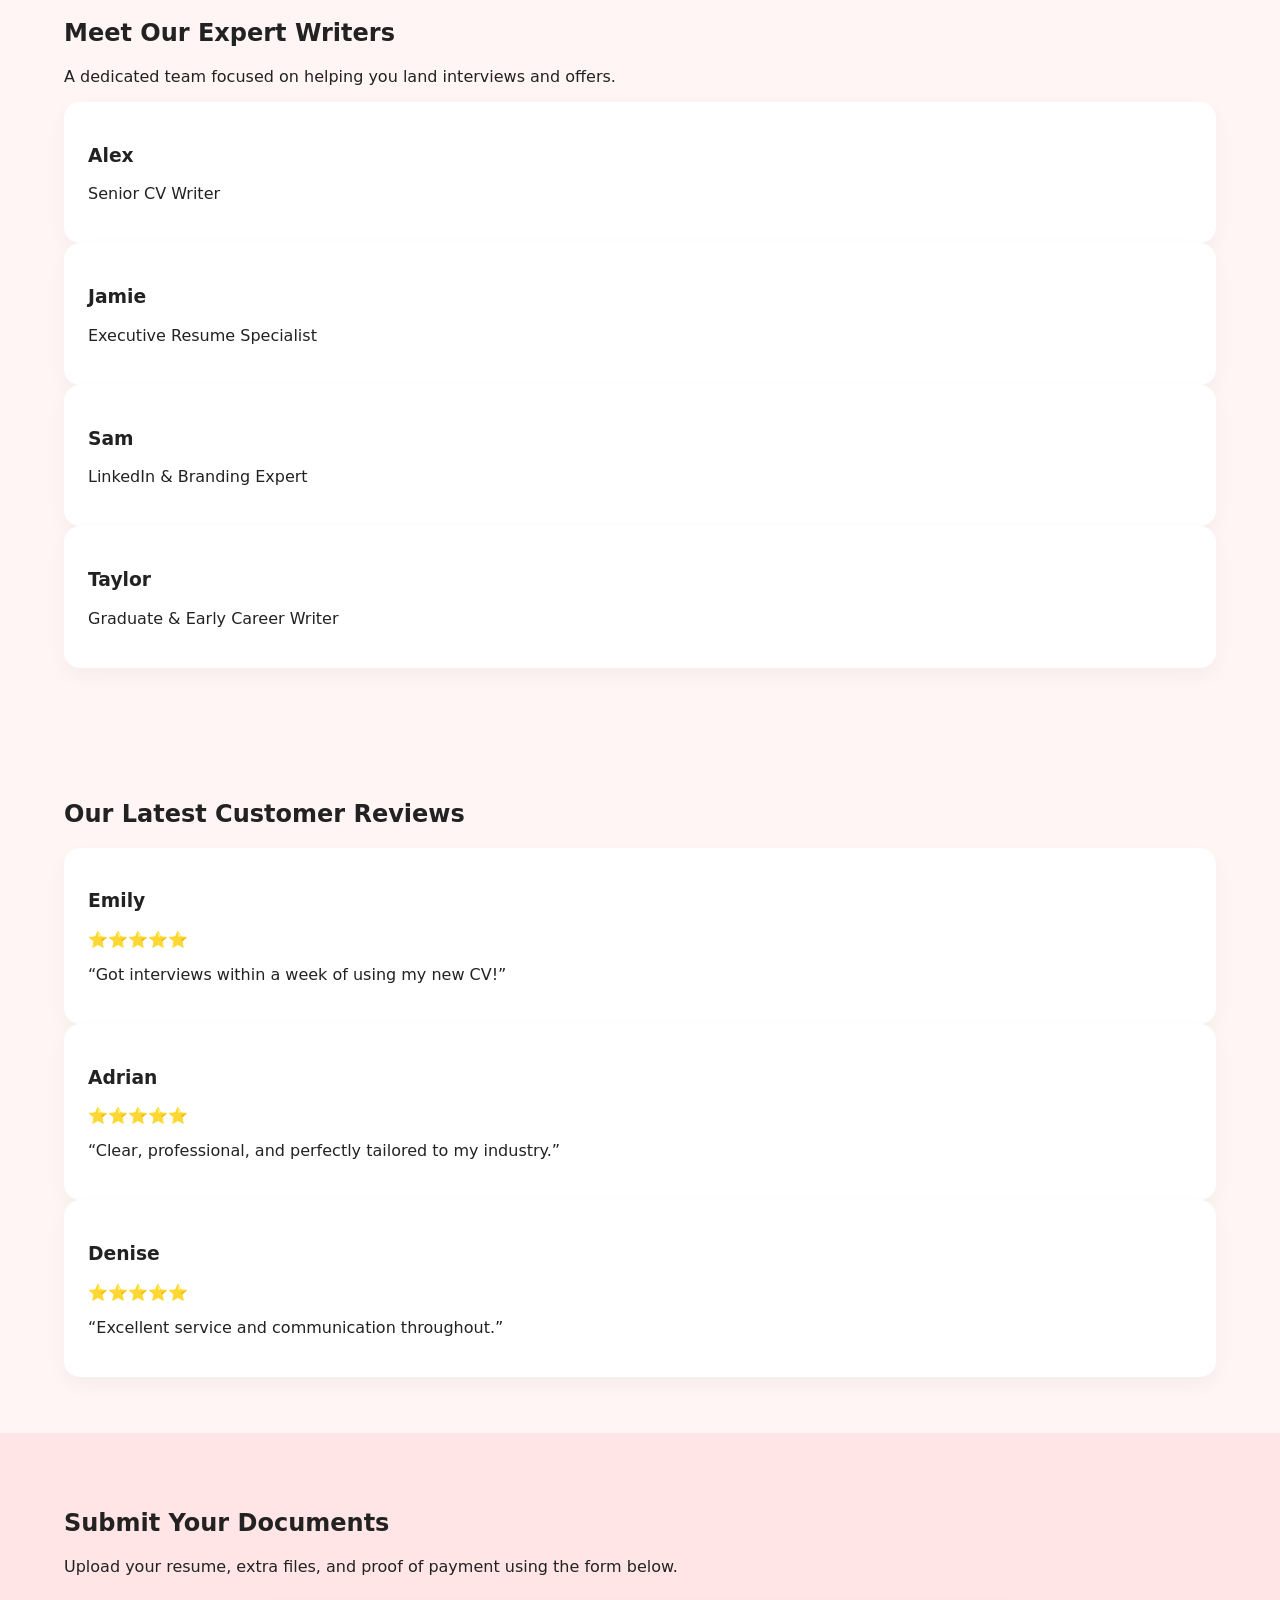
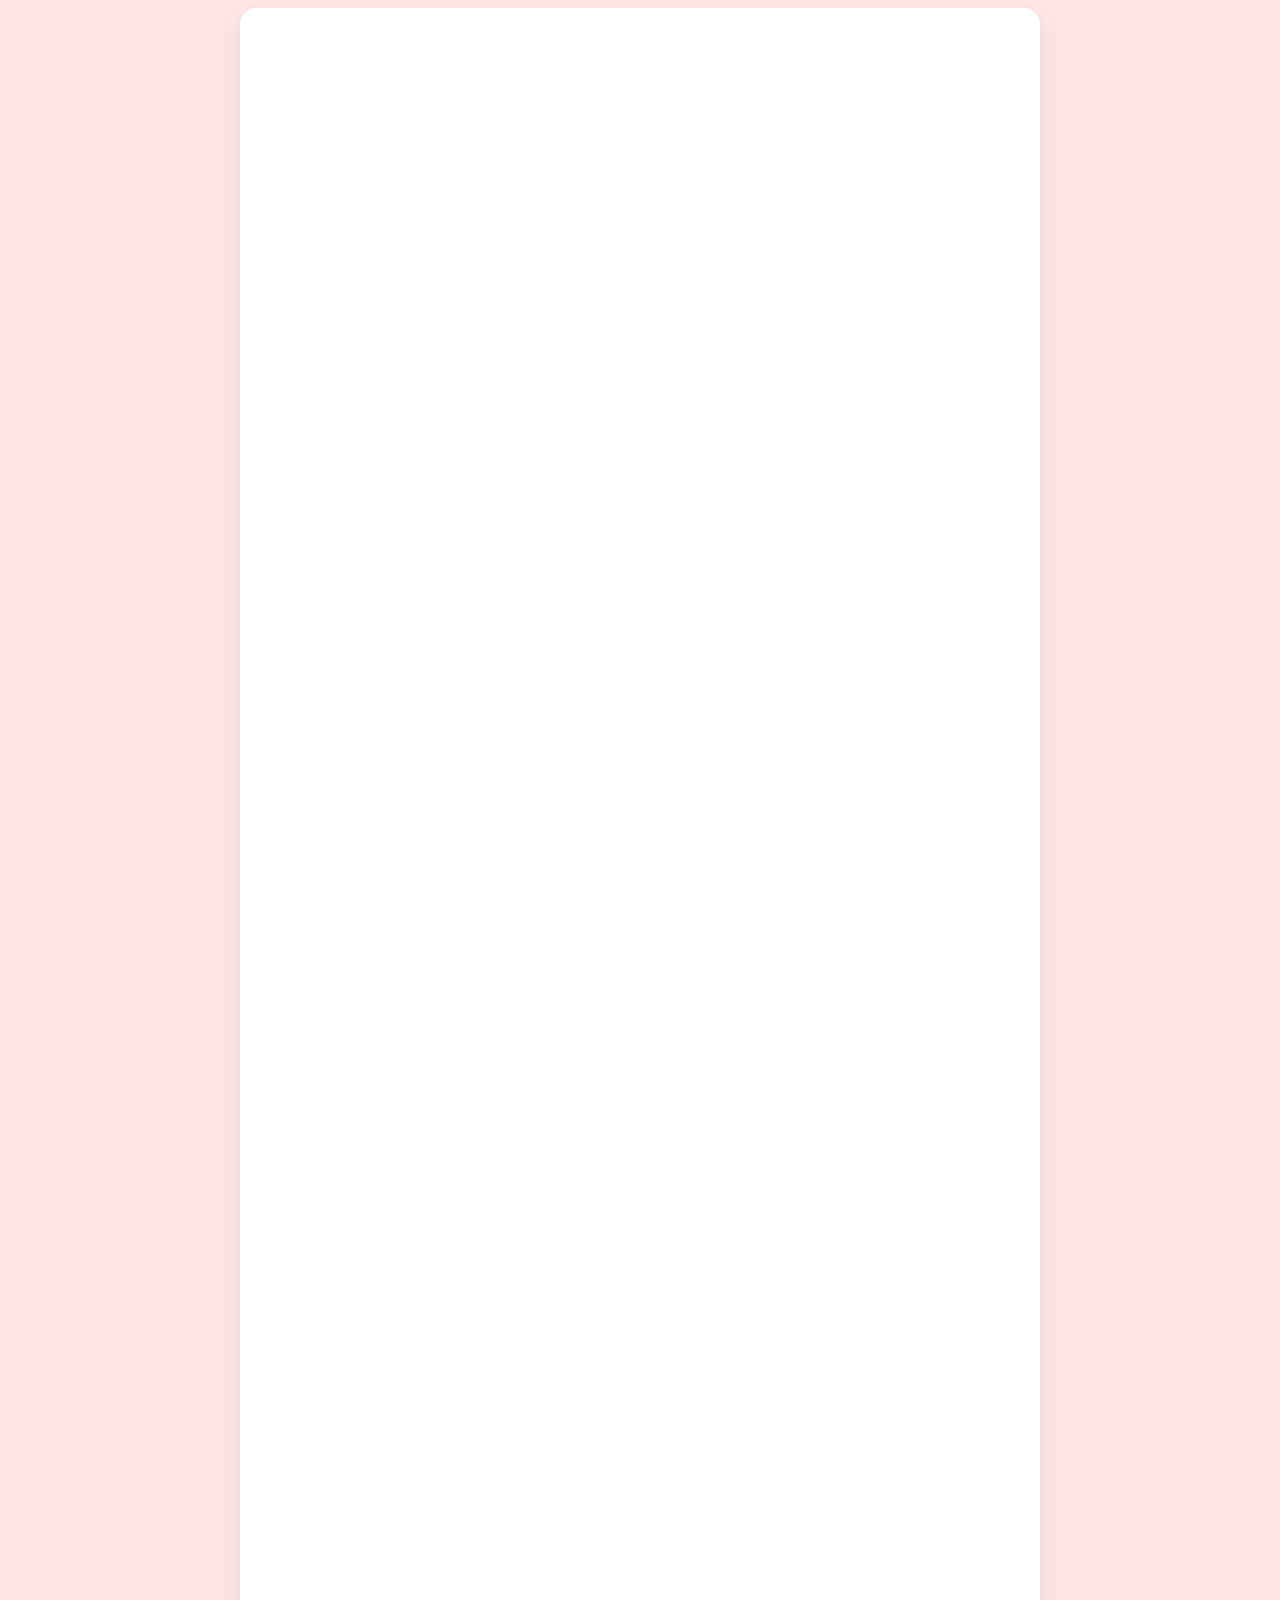
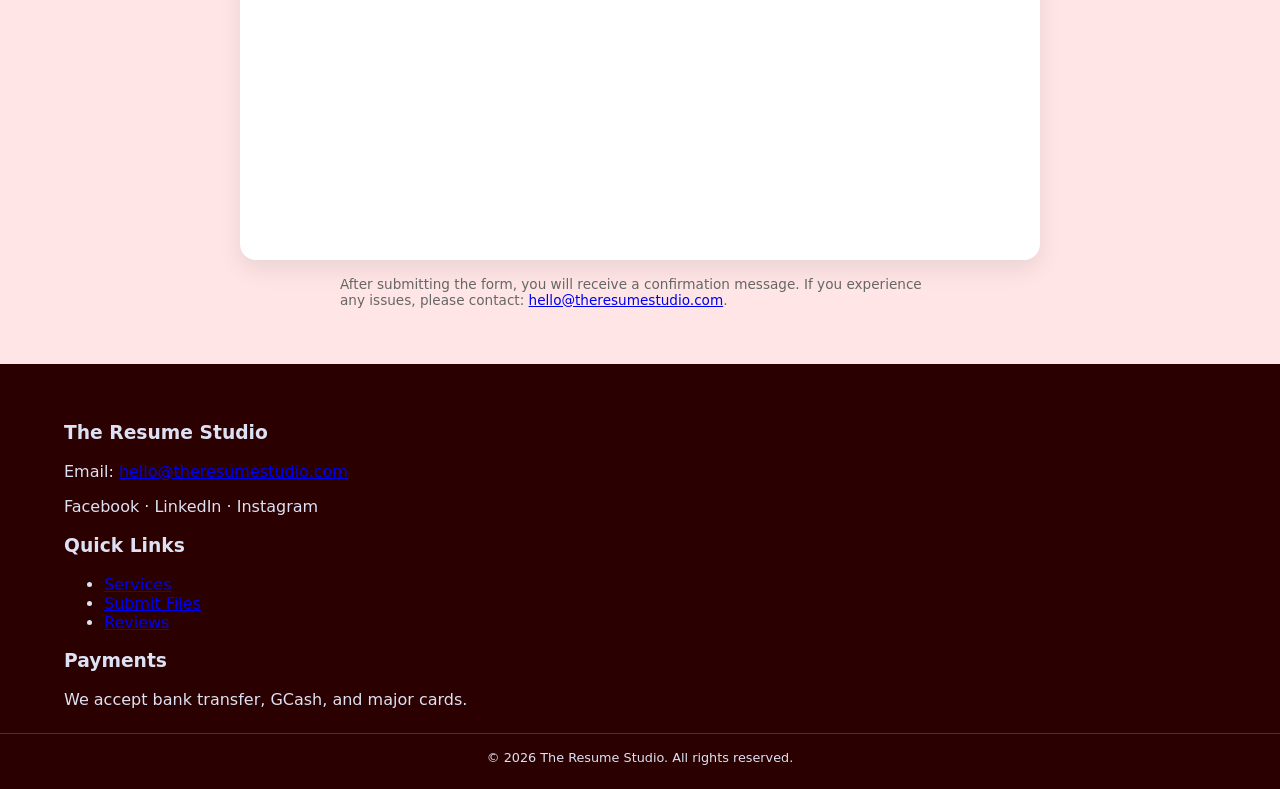
==== commit 9ac61e79: "Update index.html" ====
--- a/index.html
+++ b/index.html
@@ -6,7 +6,7 @@
   <title>The Resume Studio</title>
 
   <!-- Favicon -->
-  <link rel="icon" type="image/png" href="img/favicon.png" />
+  <link rel="icon" type="image/png" href="logo.png" />
 
   <link rel="stylesheet" href="styles.css" />
 </head>
--- a/styles.css
+++ b/styles.css
@@ -1,15 +1,13 @@
 :root {
   --purple: #b30000;        /* Main Red */
   --purple-dark: #660000;   /* Dark Red */
-  --accent-pink: #ff3333;   /* Bright Red Accent */
+  --accent-pink: #ff3333;   /* Bright Red */
   --bg: #fff5f5;
   --card-bg: #ffffff;
   --text-main: #222222;
   --text-muted: #666666;
   --footer-bg: #2a0000;
 }
-
-
 
 *,
 *::before,
@@ -26,7 +24,6 @@
 }
 
 /* Containers */
-
 .container {
   width: 90%;
   max-width: 1200px;
@@ -34,7 +31,6 @@
 }
 
 /* Top bar */
-
 .top-bar {
   background: #ffffff;
   border-bottom: 1px solid #eee;
@@ -84,18 +80,11 @@
 }
 
 /* Hero */
-
 .hero {
   position: relative;
   background: linear-gradient(135deg, var(--purple), var(--purple-dark));
   color: #fff;
   padding: 4rem 0 4.5rem;
-}
-
-.hero .overlay {
-  position: absolute;
-  inset: 0;
-  opacity: 0.1;
 }
 
 .hero-content {
@@ -116,113 +105,11 @@
   margin-bottom: 0.75rem;
 }
 
-.hero-subtitle {
-  font-size: 1rem;
-  max-width: 32rem;
-  line-height: 1.6;
-}
-
 .hero-buttons {
   margin: 1.5rem 0 0.75rem;
   display: flex;
-  flex-wrap: wrap;
   gap: 1rem;
 }
-
-.hero-note {
-  font-size: 0.85rem;
-  opacity: 0.9;
-}
-
-.hero-side-card {
-  flex: 1.2;
-  min-width: 220px;
-  background: rgba(255, 255, 255, 0.08);
-  border-radius: 1rem;
-  padding: 1.5rem;
-  backdrop-filter: blur(4px);
-}
-
-.side-quote {
-  font-style: italic;
-}
-
-.side-name {
-  margin-top: 1rem;
-  font-weight: 500;
-}
-
-/* Generic section */
-
-.section {
-  padding: 3.5rem 0;
-}
-
-.section h2 {
-  text-align: center;
-  margin-bottom: 0.25rem;
-  font-size: 1.8rem;
-}
-
-.section-subtitle {
-  text-align: center;
-  margin-bottom: 2rem;
-  color: var(--text-muted);
-}
-
-/* About */
-
-.about p {
-  max-width: 50rem;
-  margin: 1.5rem auto 0;
-  text-align: center;
-  line-height: 1.7;
-}
-
-/* Grids */
-
-.grid {
-  display: grid;
-  gap: 1.5rem;
-}
-
-.services-grid {
-  grid-template-columns: repeat(auto-fit, minmax(230px, 1fr));
-  margin-top: 2rem;
-}
-
-.team-grid,
-.reviews-grid {
-  grid-template-columns: repeat(auto-fit, minmax(200px, 1fr));
-  margin-top: 2rem;
-}
-
-/* Cards */
-
-.card {
-  background: var(--card-bg);
-  border-radius: 1rem;
-  padding: 1.5rem;
-  box-shadow: 0 8px 20px rgba(0, 0, 0, 0.04);
-}
-
-.card h3 {
-  margin-top: 0;
-}
-
-.team-card {
-  text-align: center;
-}
-
-.avatar.placeholder {
-  width: 80px;
-  height: 80px;
-  border-radius: 50%;
-  margin: 0 auto 0.75rem;
-  background: linear-gradient(135deg, var(--purple), var(--accent-pink));
-}
-
-/* Buttons */
 
 .btn {
   display: inline-block;
@@ -248,46 +135,37 @@
   box-shadow: 0 8px 16px rgba(0, 0, 0, 0.1);
 }
 
-/* Upload form */
-
-.upload {
-  background: #f2f0ff;
+/* Generic section */
+.section {
+  padding: 3.5rem 0;
 }
 
-.upload-form {
-  max-width: 600px;
+/* Cards */
+.card {
+  background: var(--card-bg);
+  border-radius: 1rem;
+  padding: 1.5rem;
+  box-shadow: 0 8px 20px rgba(0, 0, 0, 0.04);
+}
+
+/* Upload section */
+.upload {
+  background: #ffe5e5; /* light red */
+}
+
+.google-form-wrapper {
+  max-width: 800px;
   margin: 2rem auto 0;
   background: #ffffff;
   border-radius: 1rem;
-  padding: 1.75rem;
-  box-shadow: 0 10px 24px rgba(0, 0, 0, 0.06);
+  padding: 1.5rem;
+  box-shadow: 0 10px 24px rgba(0, 0, 0, 0.08);
 }
 
-.form-row {
-  margin-bottom: 1.1rem;
-  display: flex;
-  flex-direction: column;
-}
-
-.form-row label {
-  font-size: 0.9rem;
-  font-weight: 600;
-  margin-bottom: 0.25rem;
-}
-
-.form-row input,
-.form-row select,
-.form-row textarea {
-  border-radius: 0.6rem;
-  border: 1px solid #d0d0e6;
-  padding: 0.6rem 0.7rem;
-  font-size: 0.95rem;
-  font-family: inherit;
-}
-
-.form-row small {
-  color: var(--text-muted);
-  font-size: 0.8rem;
+.google-form-wrapper iframe {
+  width: 100%;
+  border: 0;
+  border-radius: 0.75rem;
 }
 
 .form-note {
@@ -298,37 +176,10 @@
 }
 
 /* Footer */
-
 .footer {
   background: var(--footer-bg);
   color: #dde1f3;
   padding-top: 2.5rem;
-  margin-top: 3rem;
-}
-
-.footer-inner {
-  display: grid;
-  gap: 2rem;
-  grid-template-columns: repeat(auto-fit, minmax(200px, 1fr));
-}
-
-.footer-column h3 {
-  margin-top: 0;
-}
-
-.footer-column a {
-  color: #ffffff;
-  text-decoration: none;
-}
-
-.footer-column ul {
-  list-style: none;
-  padding: 0;
-  margin: 0;
-}
-
-.footer-column li {
-  margin-bottom: 0.35rem;
 }
 
 .footer-bottom {
@@ -338,21 +189,3 @@
   border-top: 1px solid #333a4e;
   margin-top: 1.5rem;
 }
-
-/* Responsive */
-
-@media (max-width: 768px) {
-  .top-bar-inner {
-    flex-direction: column;
-    align-items: flex-start;
-    gap: 0.5rem;
-  }
-
-  .hero-content {
-    flex-direction: column;
-  }
-
-  .nav-links {
-    flex-wrap: wrap;
-  }
-}
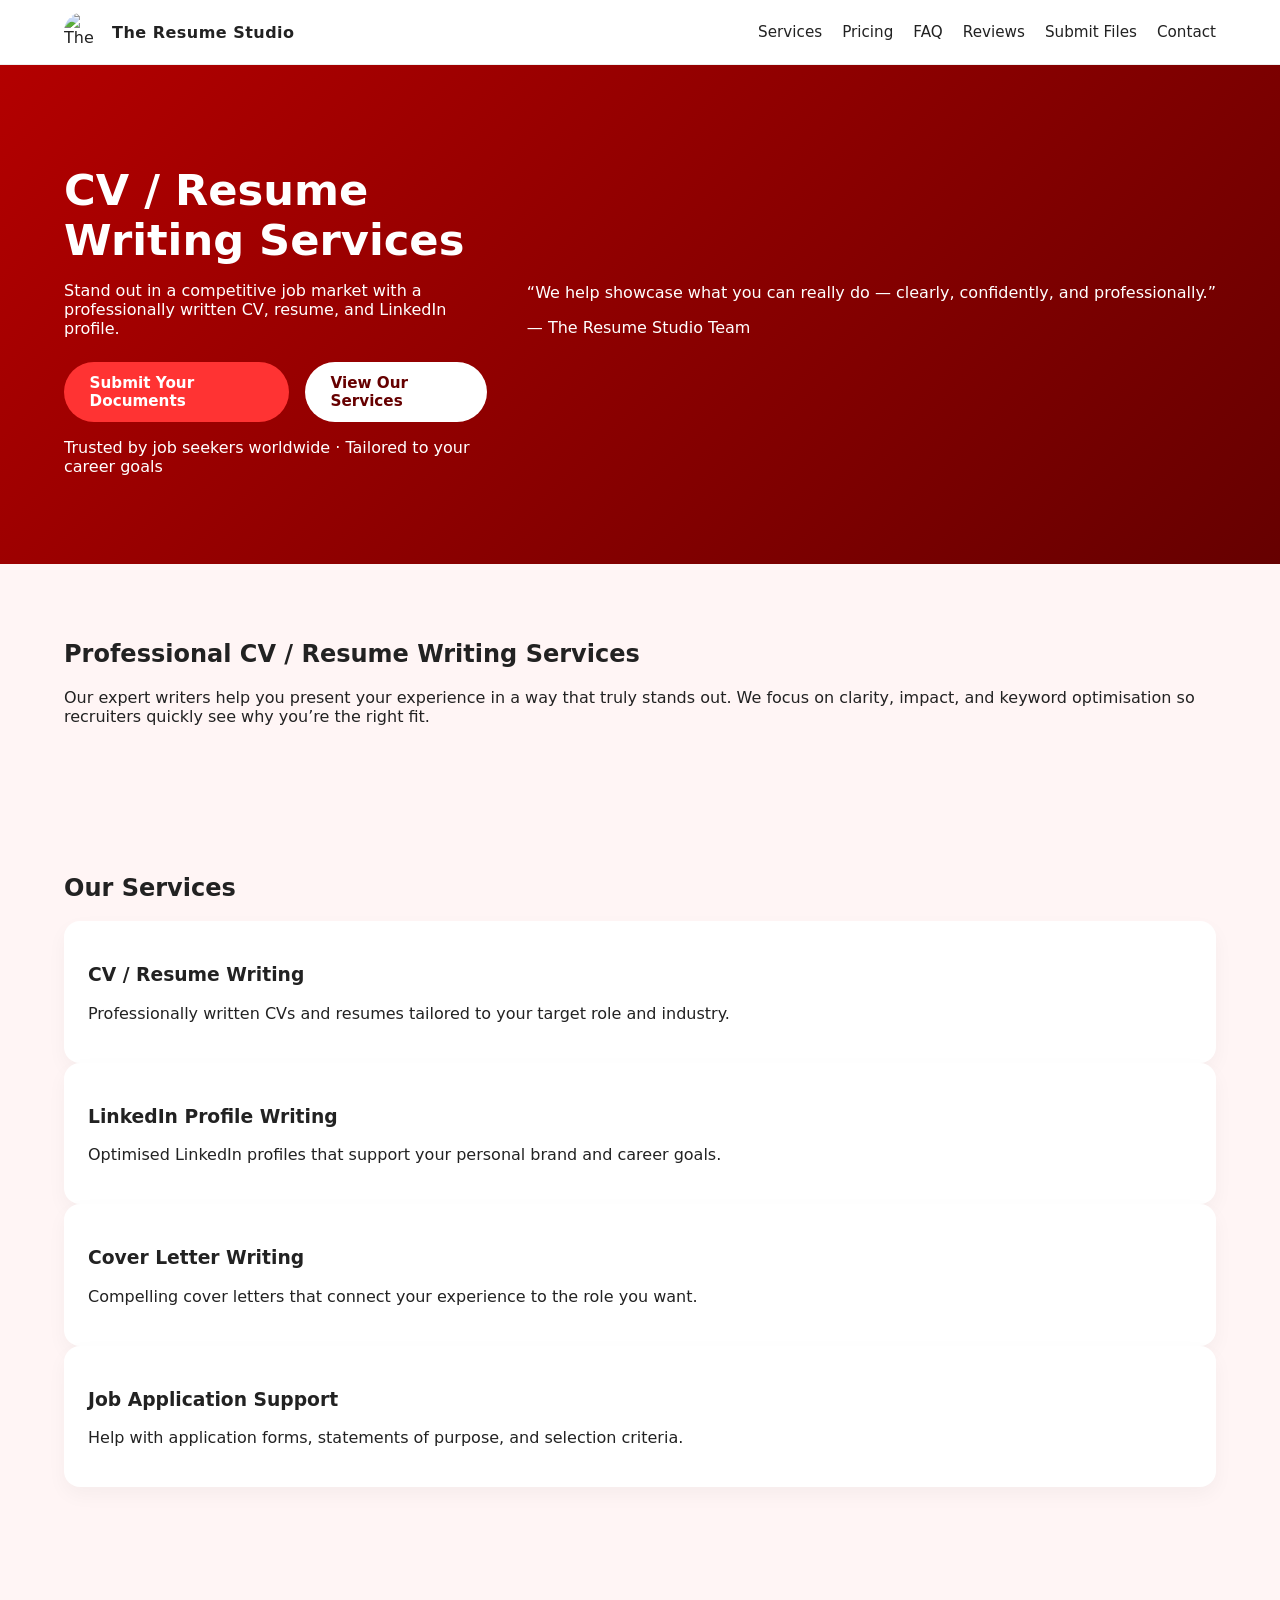
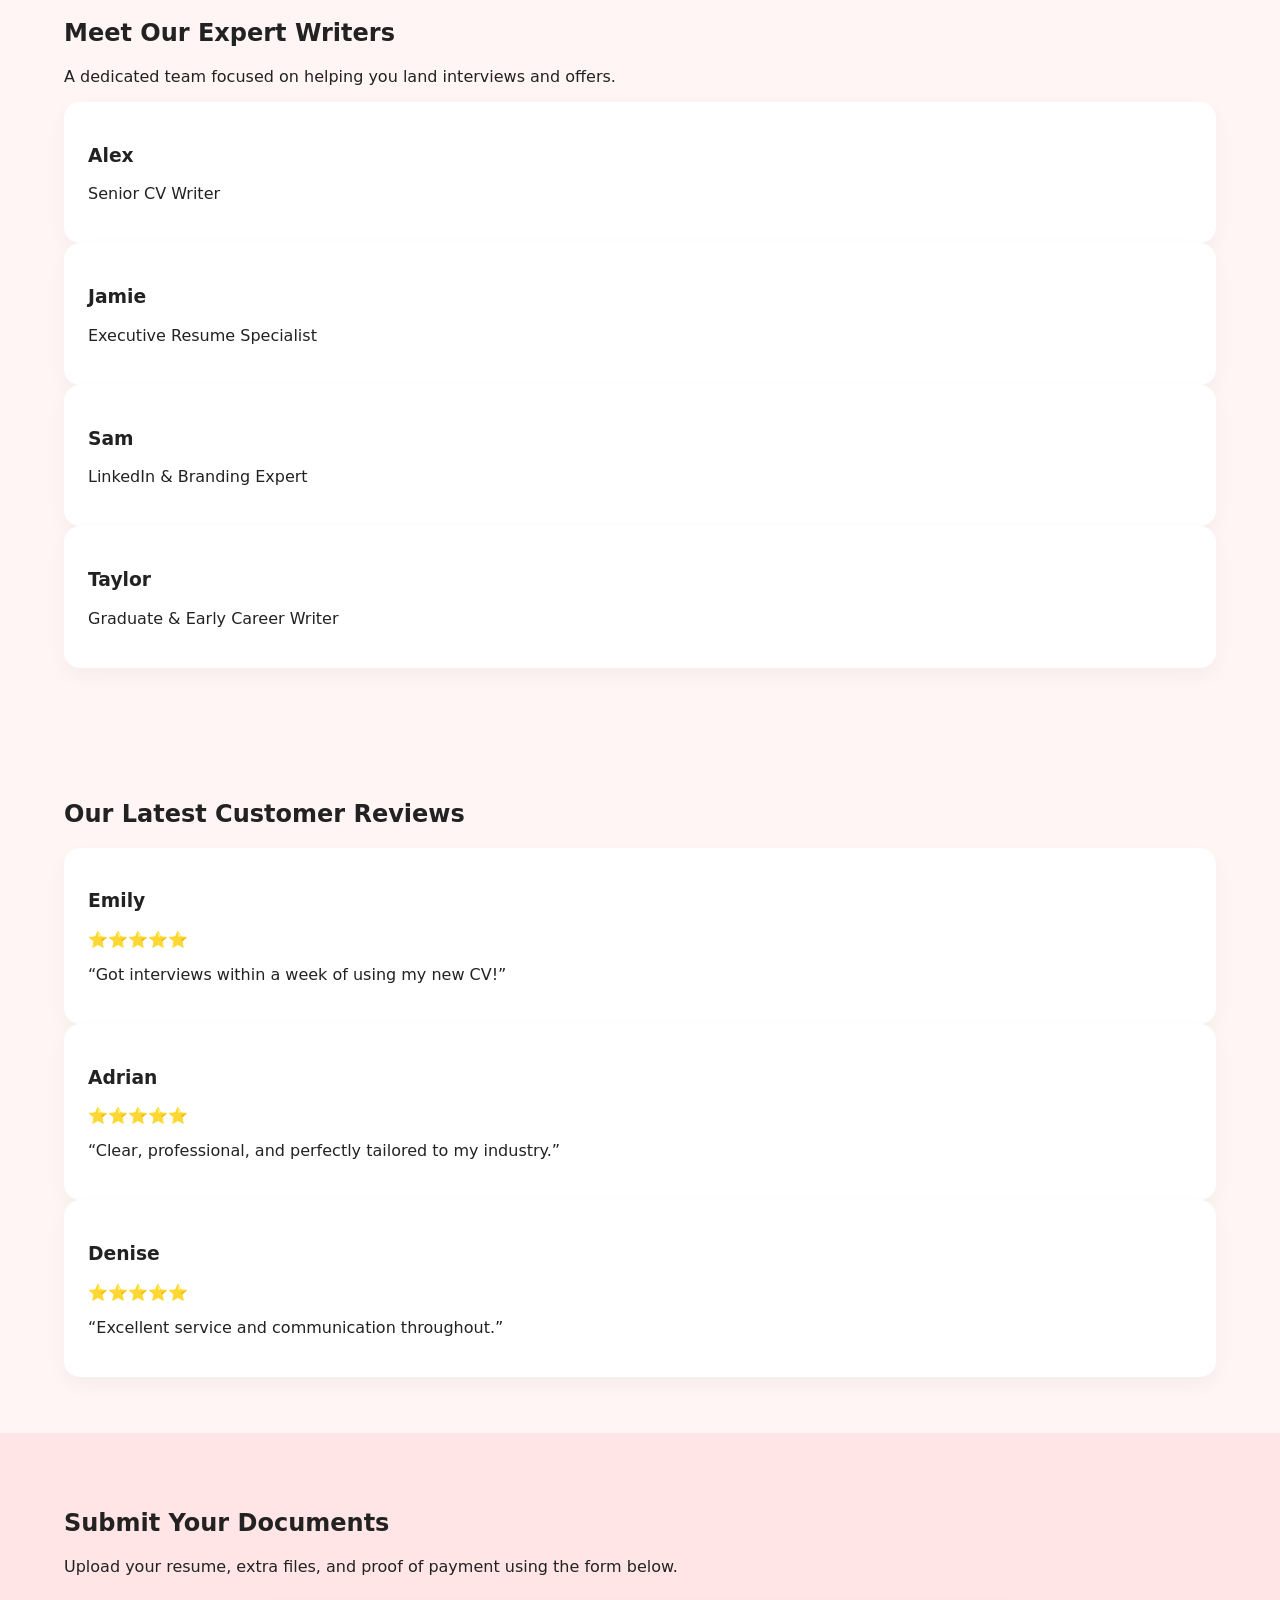
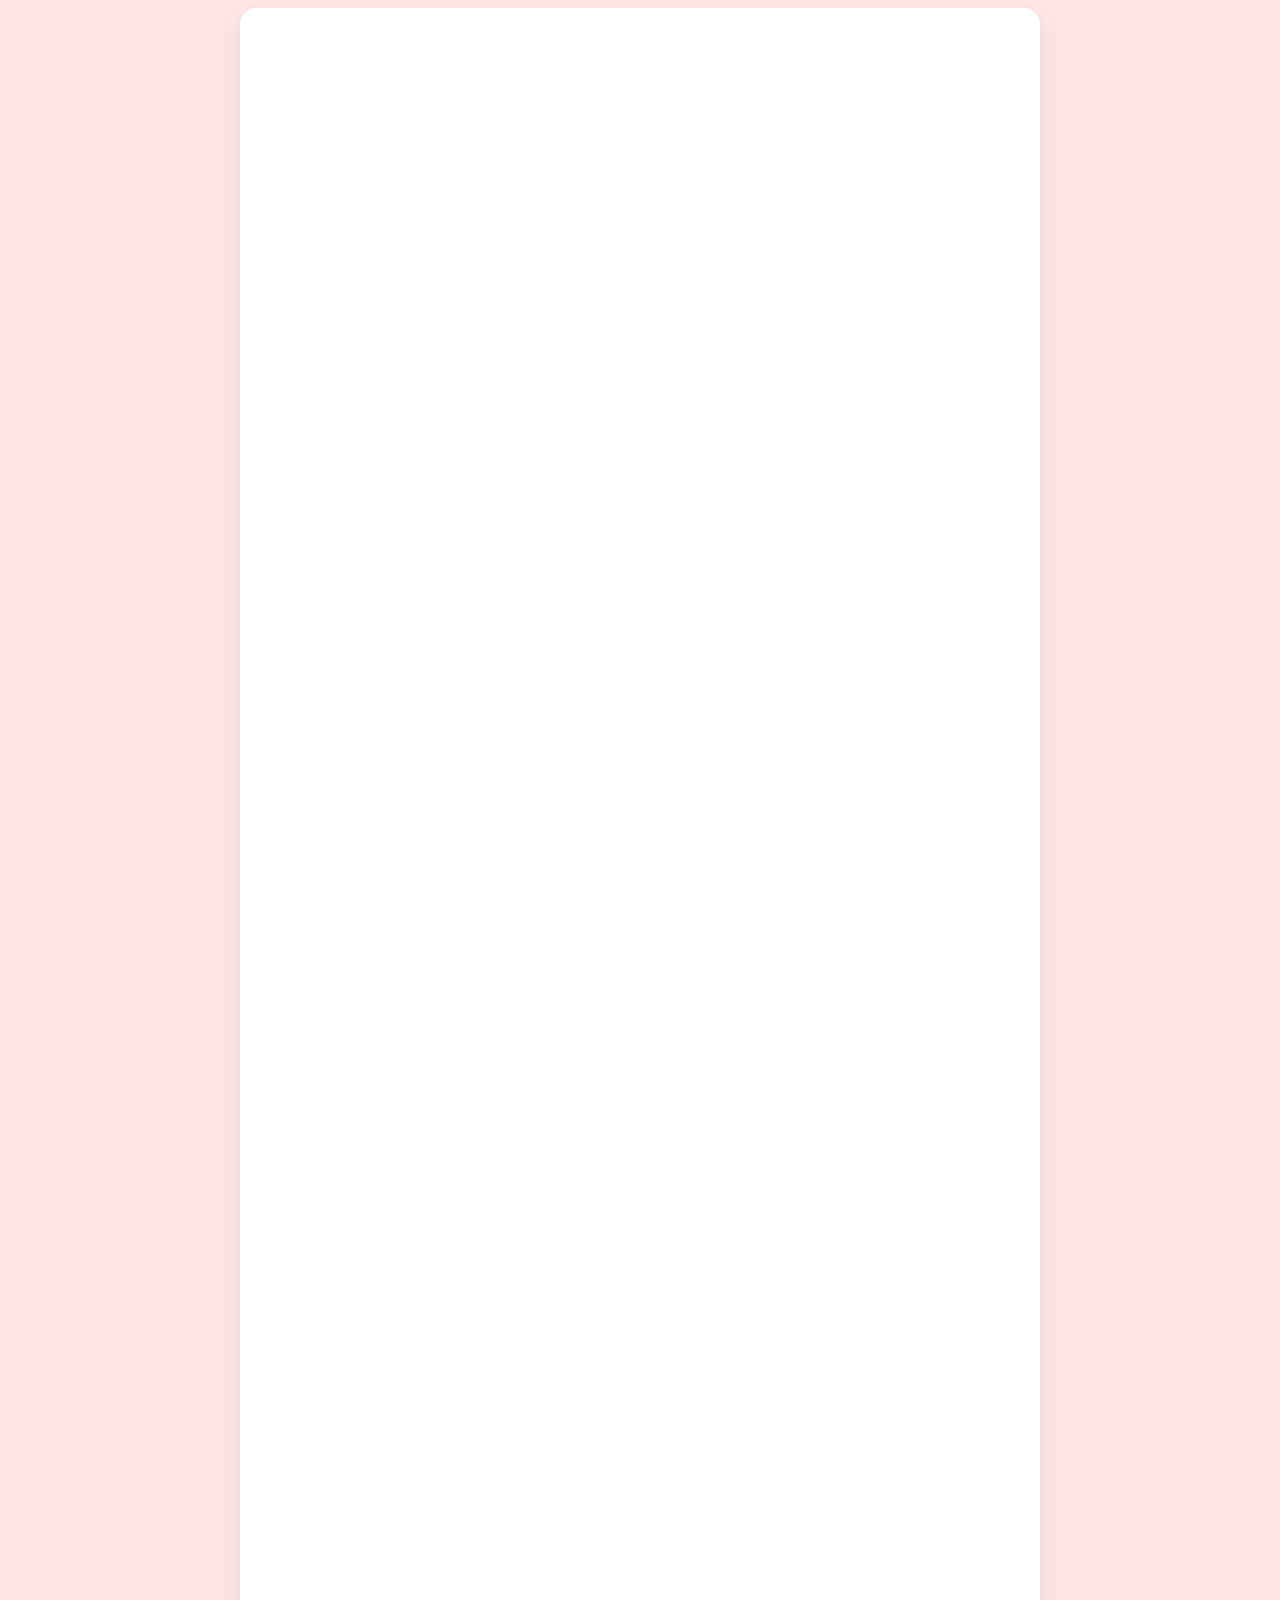
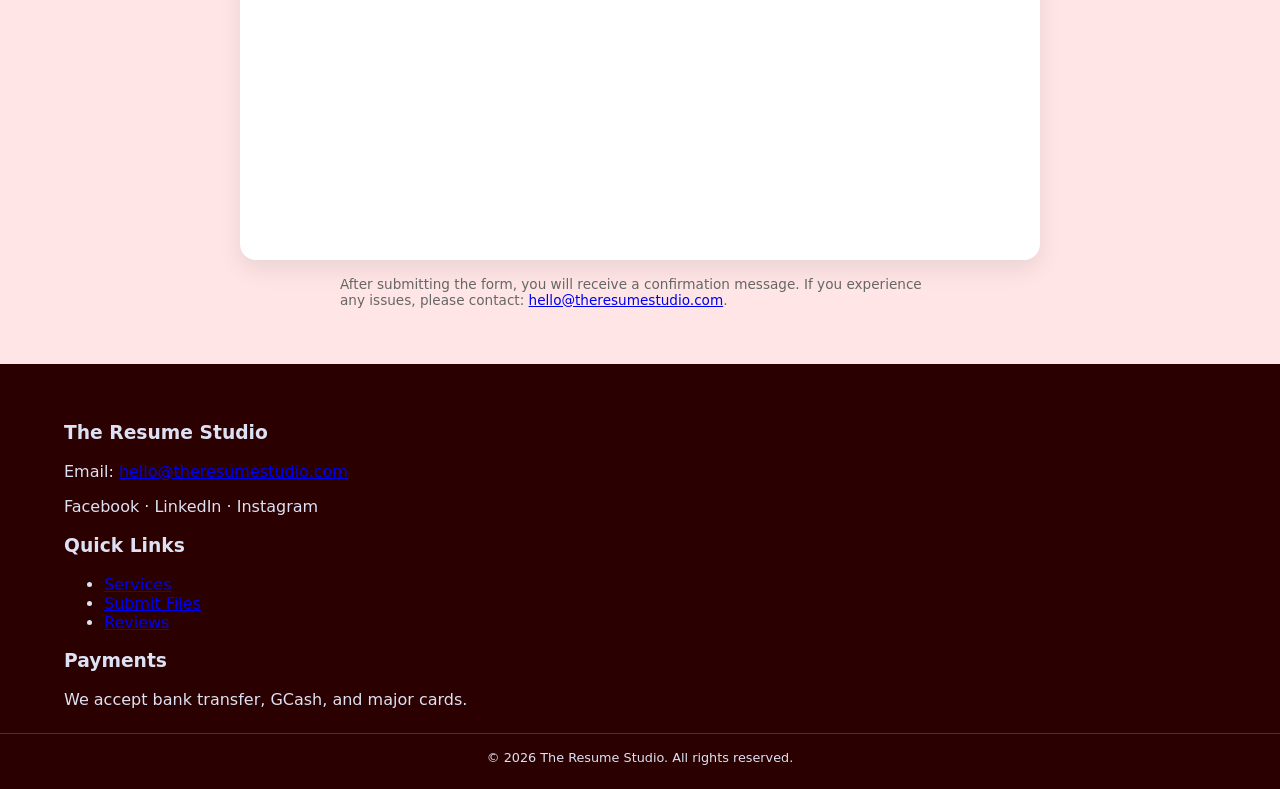
==== commit c85f674d: "Update index.html" ====
--- a/index.html
+++ b/index.html
@@ -22,11 +22,13 @@
 
       <nav class="nav-links">
         <a href="#services">Services</a>
-        <a href="#team">Team</a>
+        <a href="pricing.html">Pricing</a>
+        <a href="faq.html">FAQ</a>
         <a href="#reviews">Reviews</a>
         <a href="#upload">Submit Files</a>
         <a href="#contact">Contact</a>
       </nav>
+
     </div>
   </header>
 
--- a/styles.css
+++ b/styles.css
@@ -189,3 +189,124 @@
   border-top: 1px solid #333a4e;
   margin-top: 1.5rem;
 }
+/* Animated red button */
+.animated-btn {
+  position: relative;
+  overflow: hidden;
+  transition: 0.3s ease;
+}
+
+.animated-btn::before {
+  content: "";
+  position: absolute;
+  top: 0;
+  left: -100%;
+  width: 100%;
+  height: 100%;
+  background: rgba(255, 255, 255, 0.25);
+  transition: 0.4s ease;
+}
+
+.animated-btn:hover::before {
+  left: 100%;
+}
+
+.animated-btn:hover {
+  box-shadow: 0 0 18px rgba(255, 0, 0, 0.5);
+  transform: translateY(-3px);
+}
+/* Mobile improvements */
+@media (max-width: 768px) {
+
+  .top-bar-inner {
+    flex-direction: column;
+    gap: 0.5rem;
+  }
+
+  .nav-links {
+    flex-wrap: wrap;
+    justify-content: center;
+    gap: 0.75rem;
+  }
+
+  .hero-content {
+    flex-direction: column;
+    text-align: center;
+  }
+
+  .hero-side-card {
+    width: 100%;
+  }
+
+  .pricing-grid {
+    grid-template-columns: 1fr !important;
+  }
+
+  .faq-item h3 {
+    font-size: 1.1rem;
+  }
+}
+.pricing-grid {
+  display: grid;
+  grid-template-columns: repeat(auto-fit, minmax(240px, 1fr));
+  gap: 2rem;
+  margin-top: 2rem;
+}
+
+.pricing-card {
+  background: white;
+  padding: 2rem;
+  border-radius: 1rem;
+  box-shadow: 0 10px 24px rgba(0,0,0,0.08);
+  text-align: center;
+  position: relative;
+}
+
+.pricing-card.featured {
+  border: 2px solid var(--accent-pink);
+  transform: scale(1.05);
+}
+
+.badge {
+  position: absolute;
+  top: -10px;
+  right: -10px;
+  background: var(--accent-pink);
+  color: white;
+  padding: 5px 10px;
+  border-radius: 8px;
+  font-size: 0.8rem;
+}
+
+.price {
+  font-size: 1.7rem;
+  color: var(--purple);
+  margin: 1rem 0;
+}
+
+.pricing-card ul {
+  list-style: none;
+  padding: 0;
+  margin: 1rem 0 2rem;
+}
+
+.pricing-card li {
+  margin-bottom: 0.5rem;
+  color: var(--text-muted);
+}
+.faq-item {
+  margin-bottom: 1.5rem;
+  padding: 1rem;
+  background: white;
+  border-radius: 0.75rem;
+  box-shadow: 0 5px 15px rgba(0,0,0,0.05);
+}
+
+.faq-item h3 {
+  color: var(--purple);
+  margin-bottom: 0.5rem;
+}
+
+.center-text {
+  text-align: center;
+}
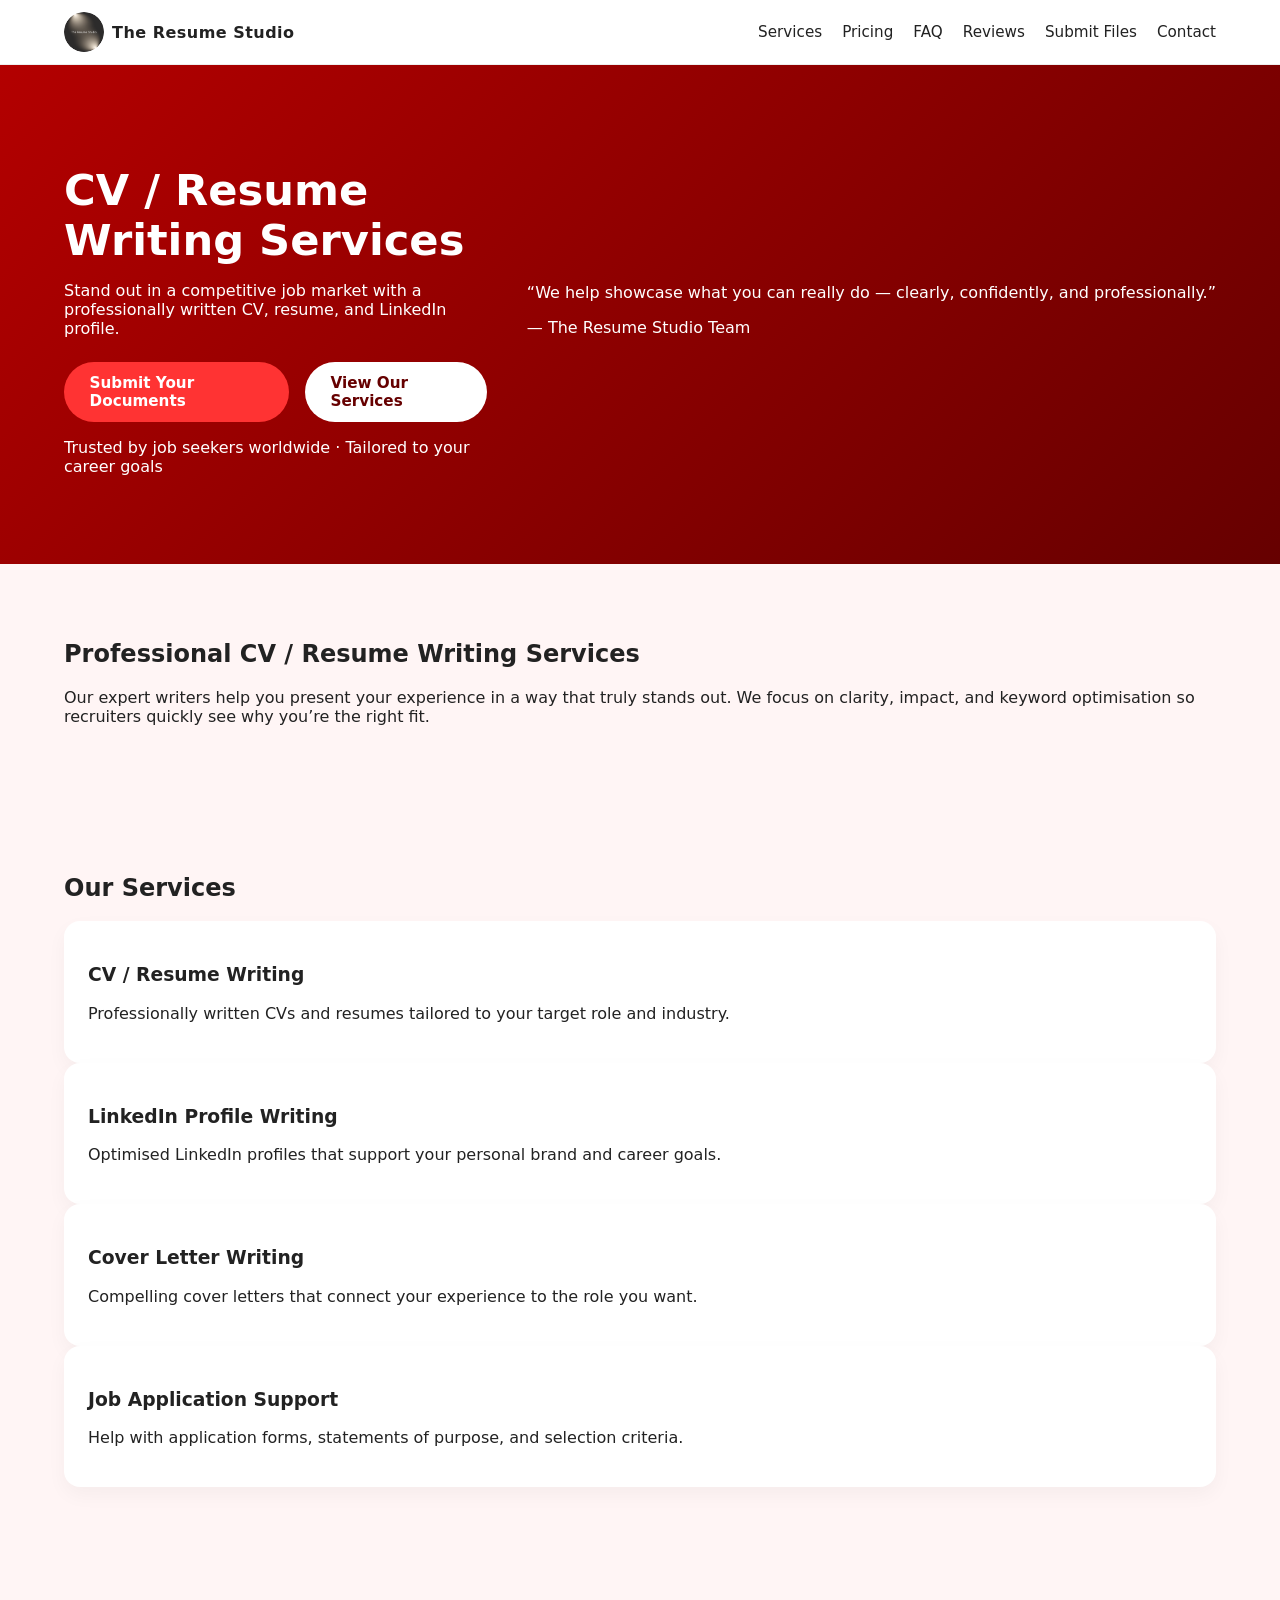
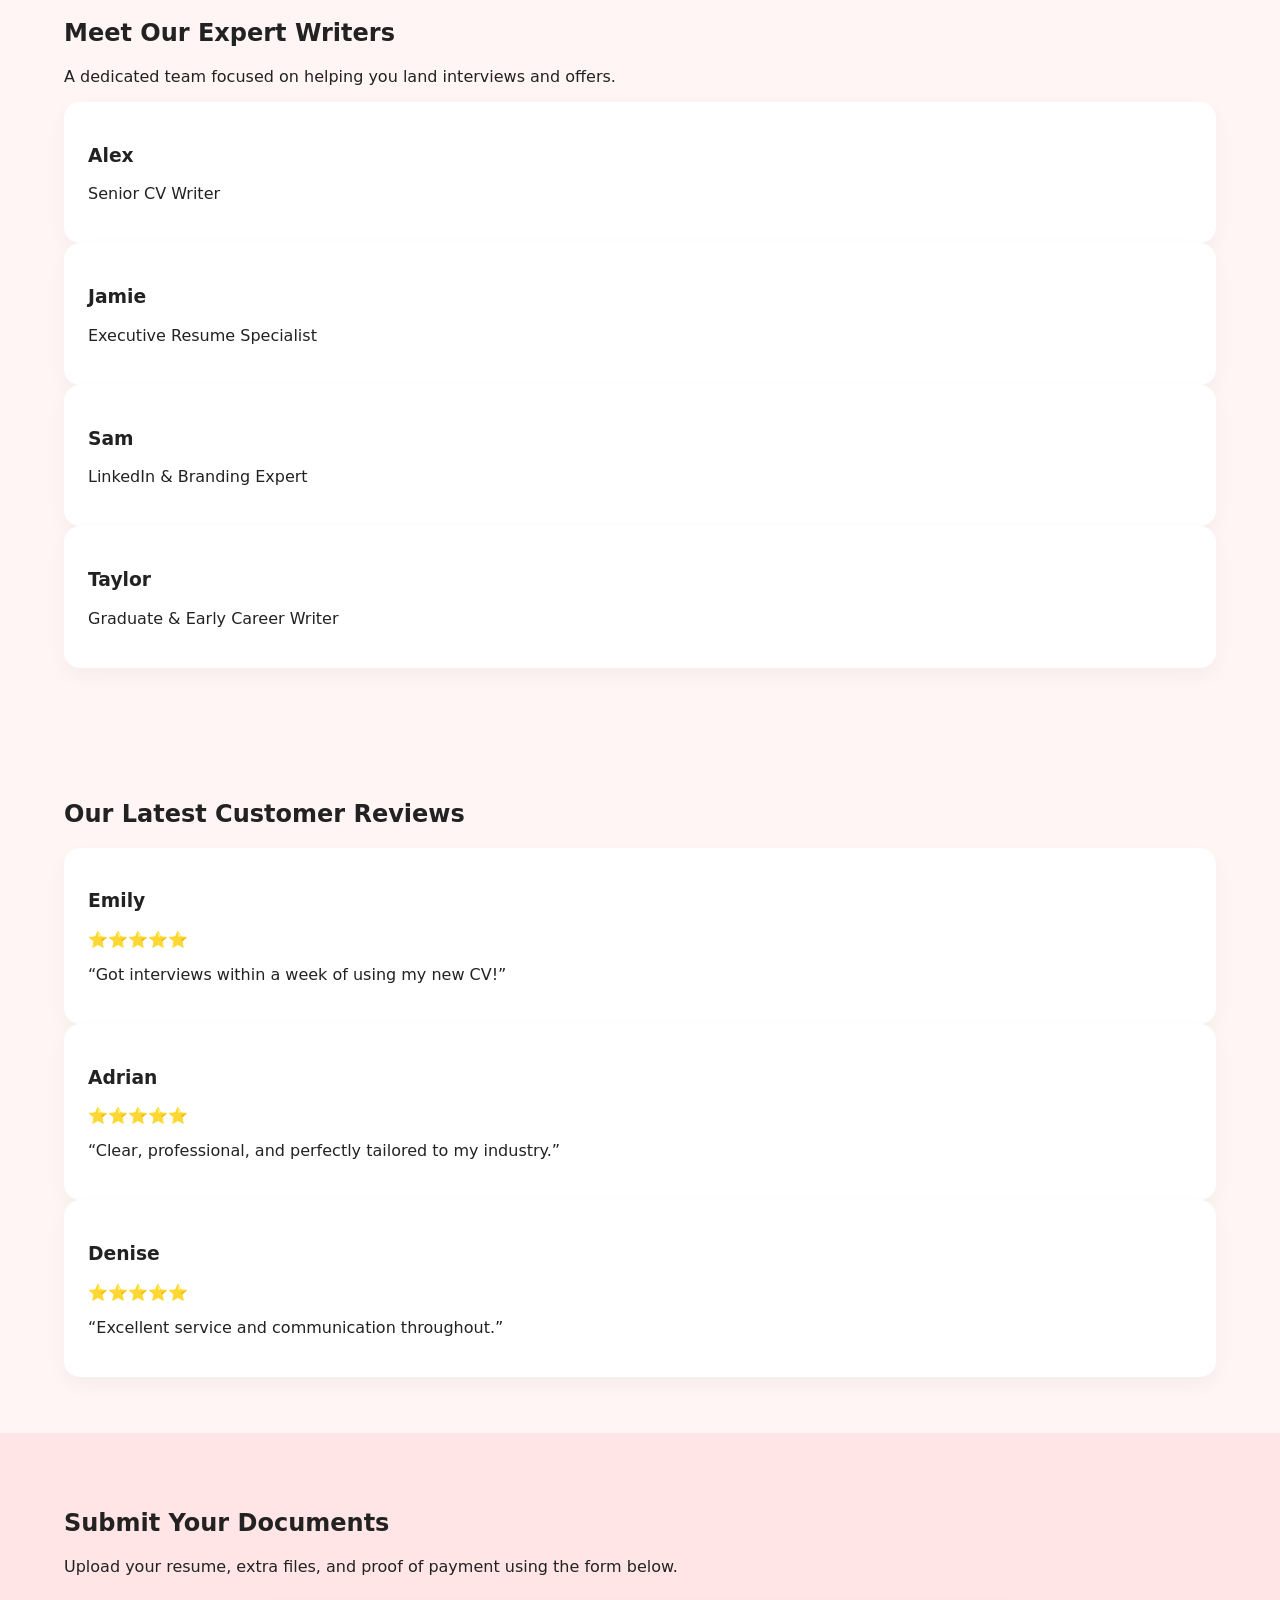
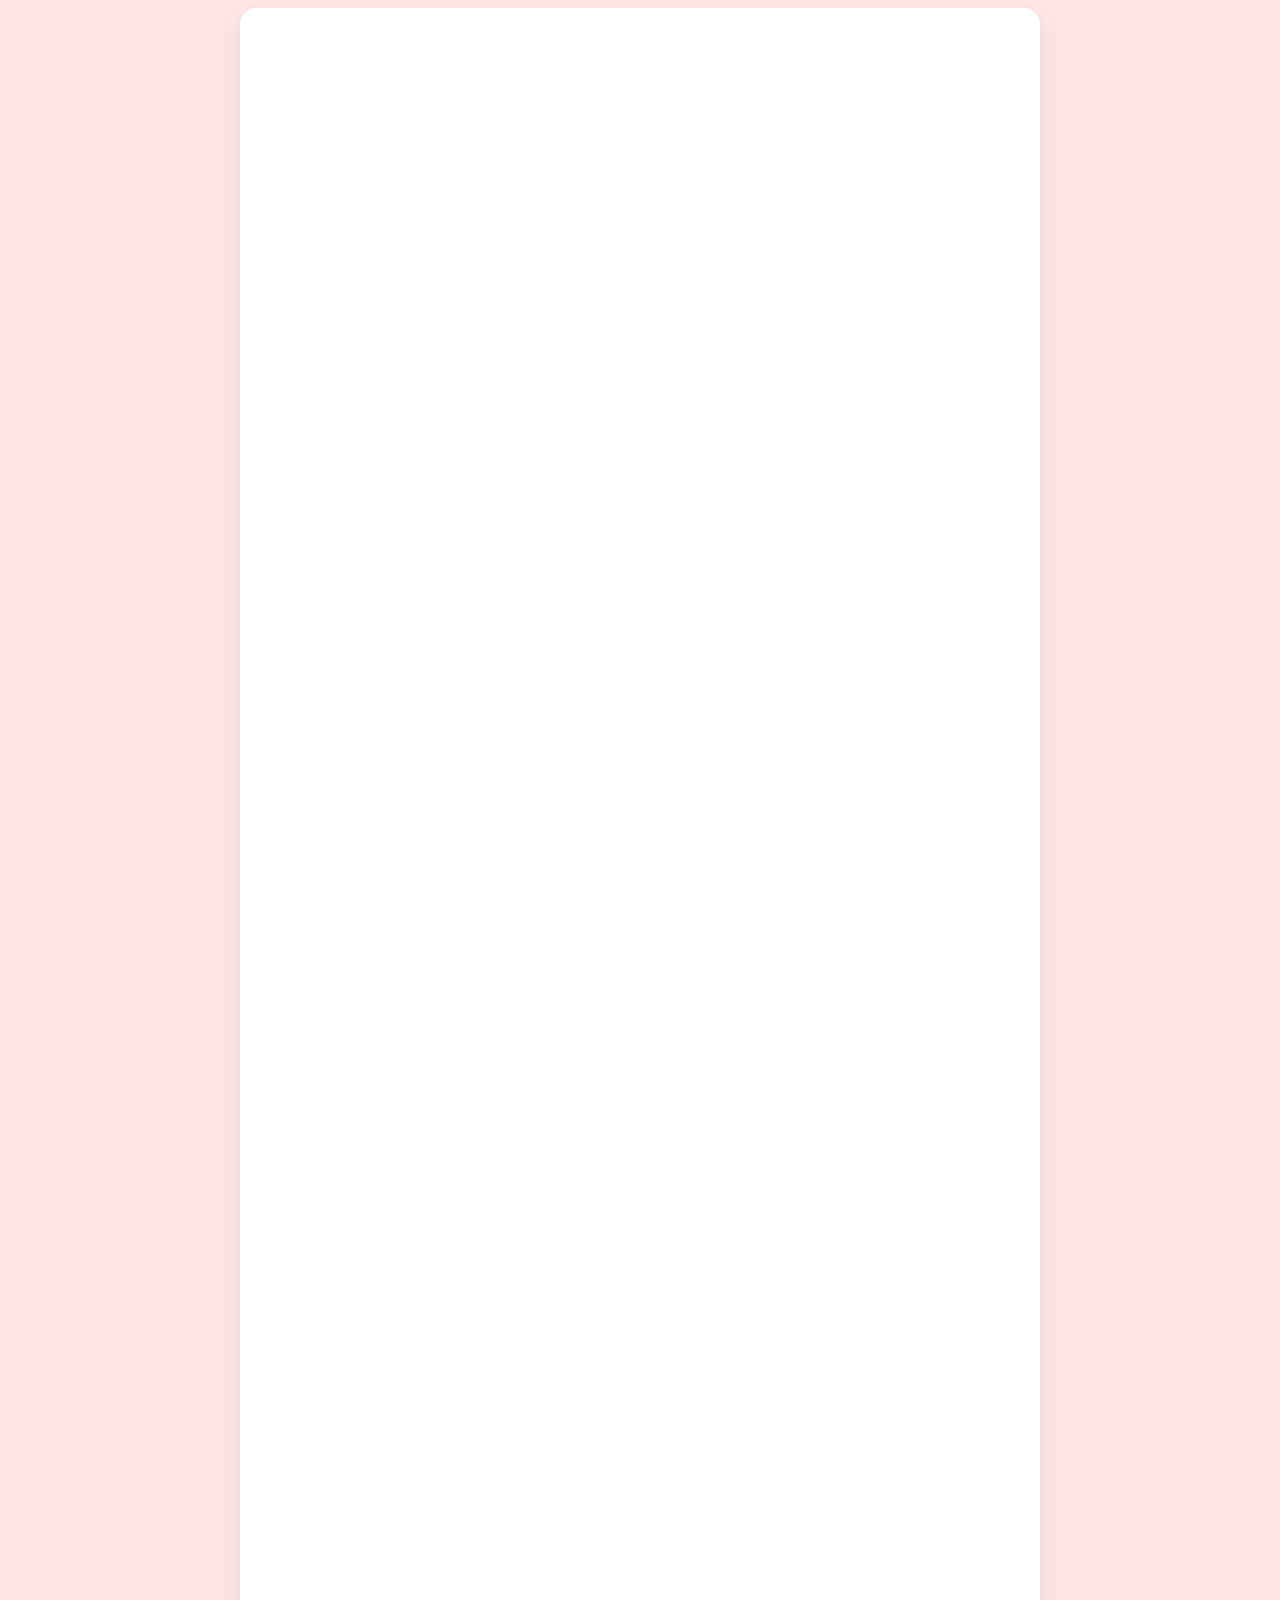
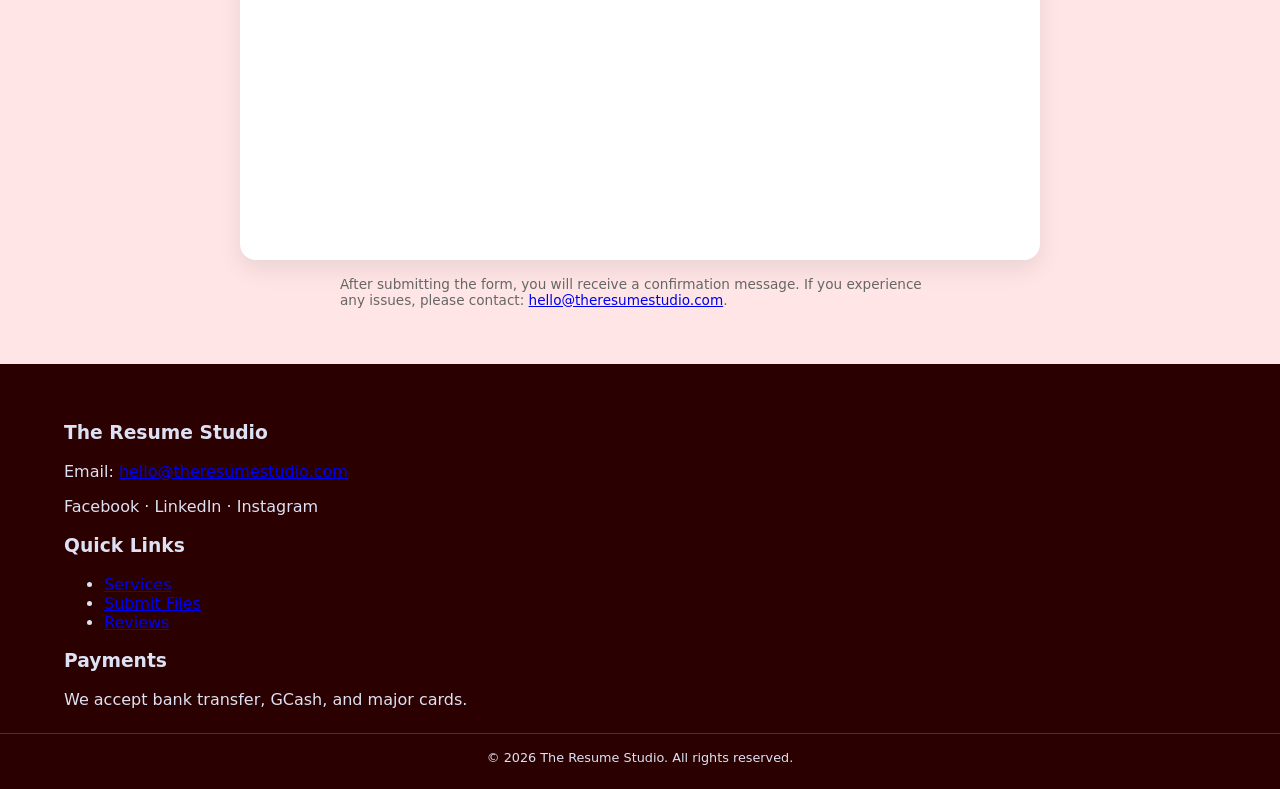
==== commit e7d5c782: "commit" ====
--- a/index.html
+++ b/index.html
@@ -16,7 +16,7 @@
   <header class="top-bar">
     <div class="container top-bar-inner">
       <div class="logo-group">
-        <img src="img/logo.png" alt="The Resume Studio logo" class="logo" />
+        <img src="logo.png" alt="The Resume Studio logo" class="logo" />
         <span class="brand-name">The Resume Studio</span>
       </div>
 
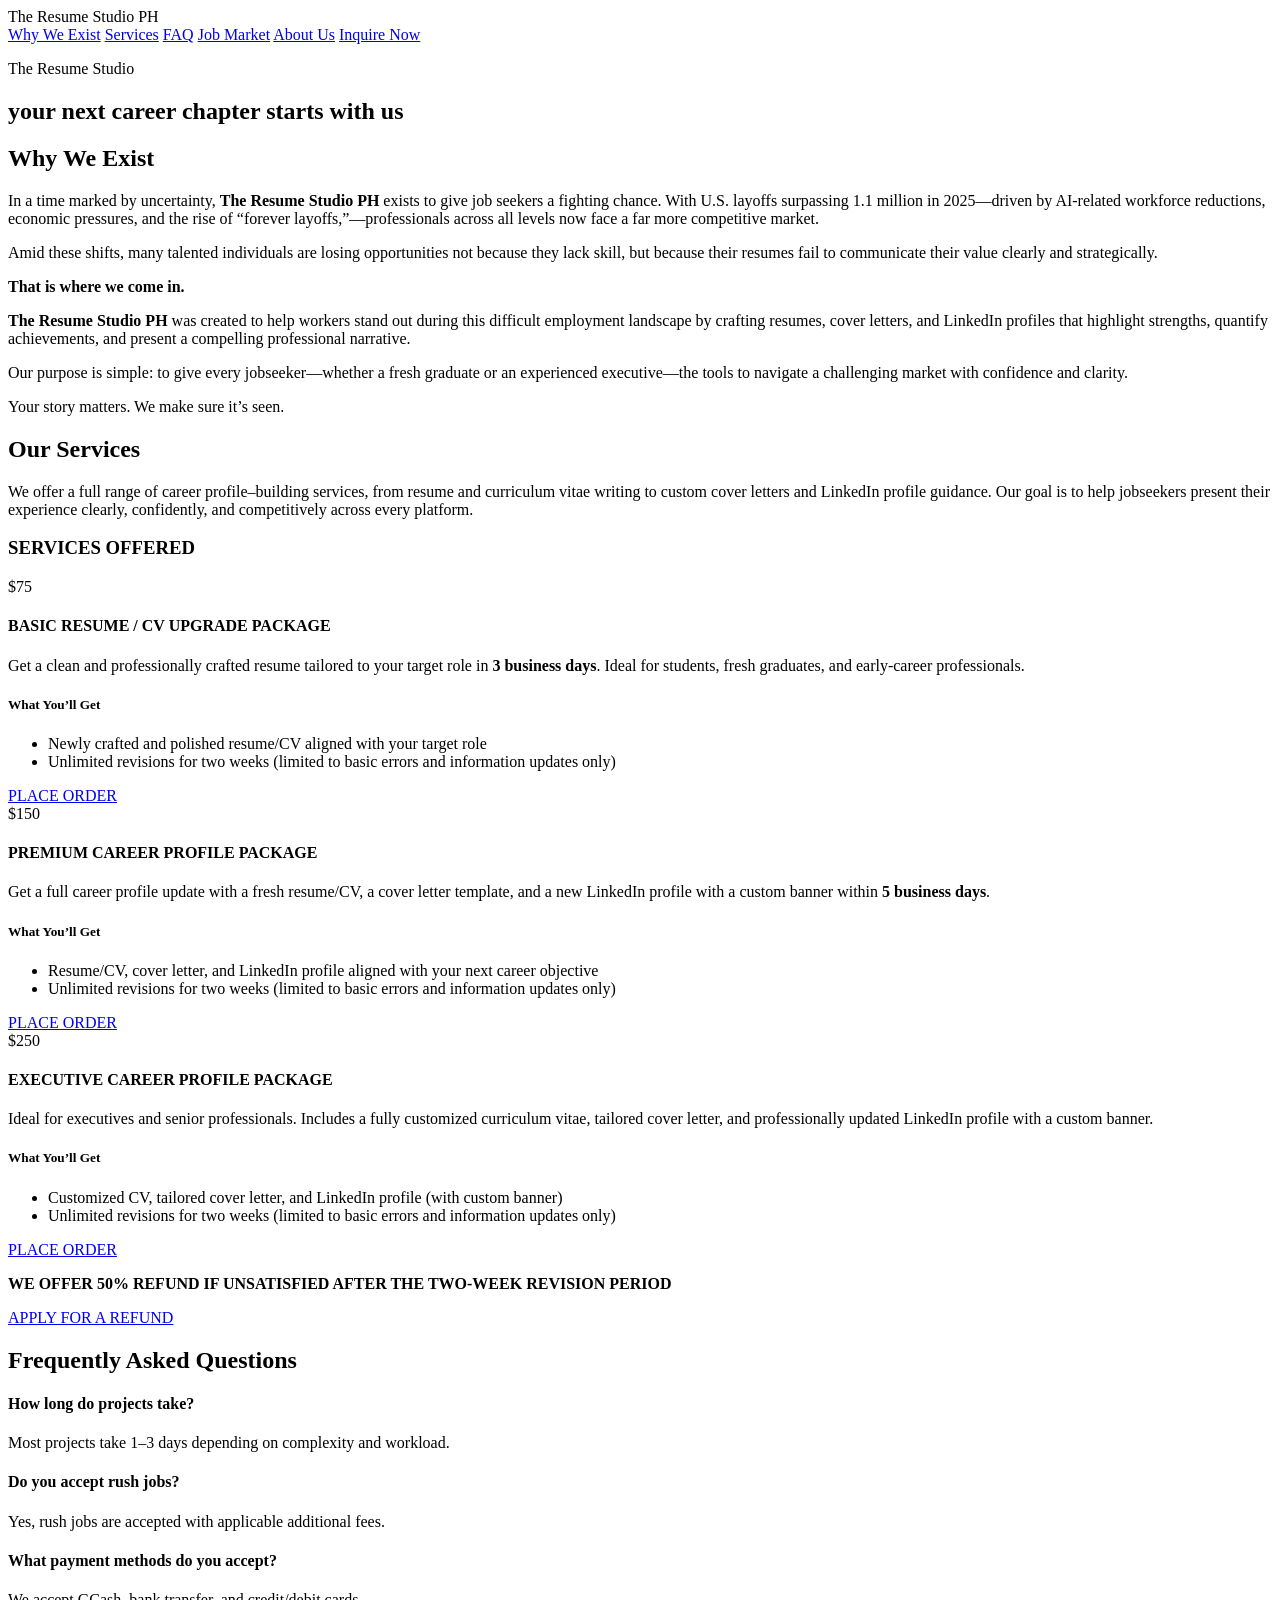
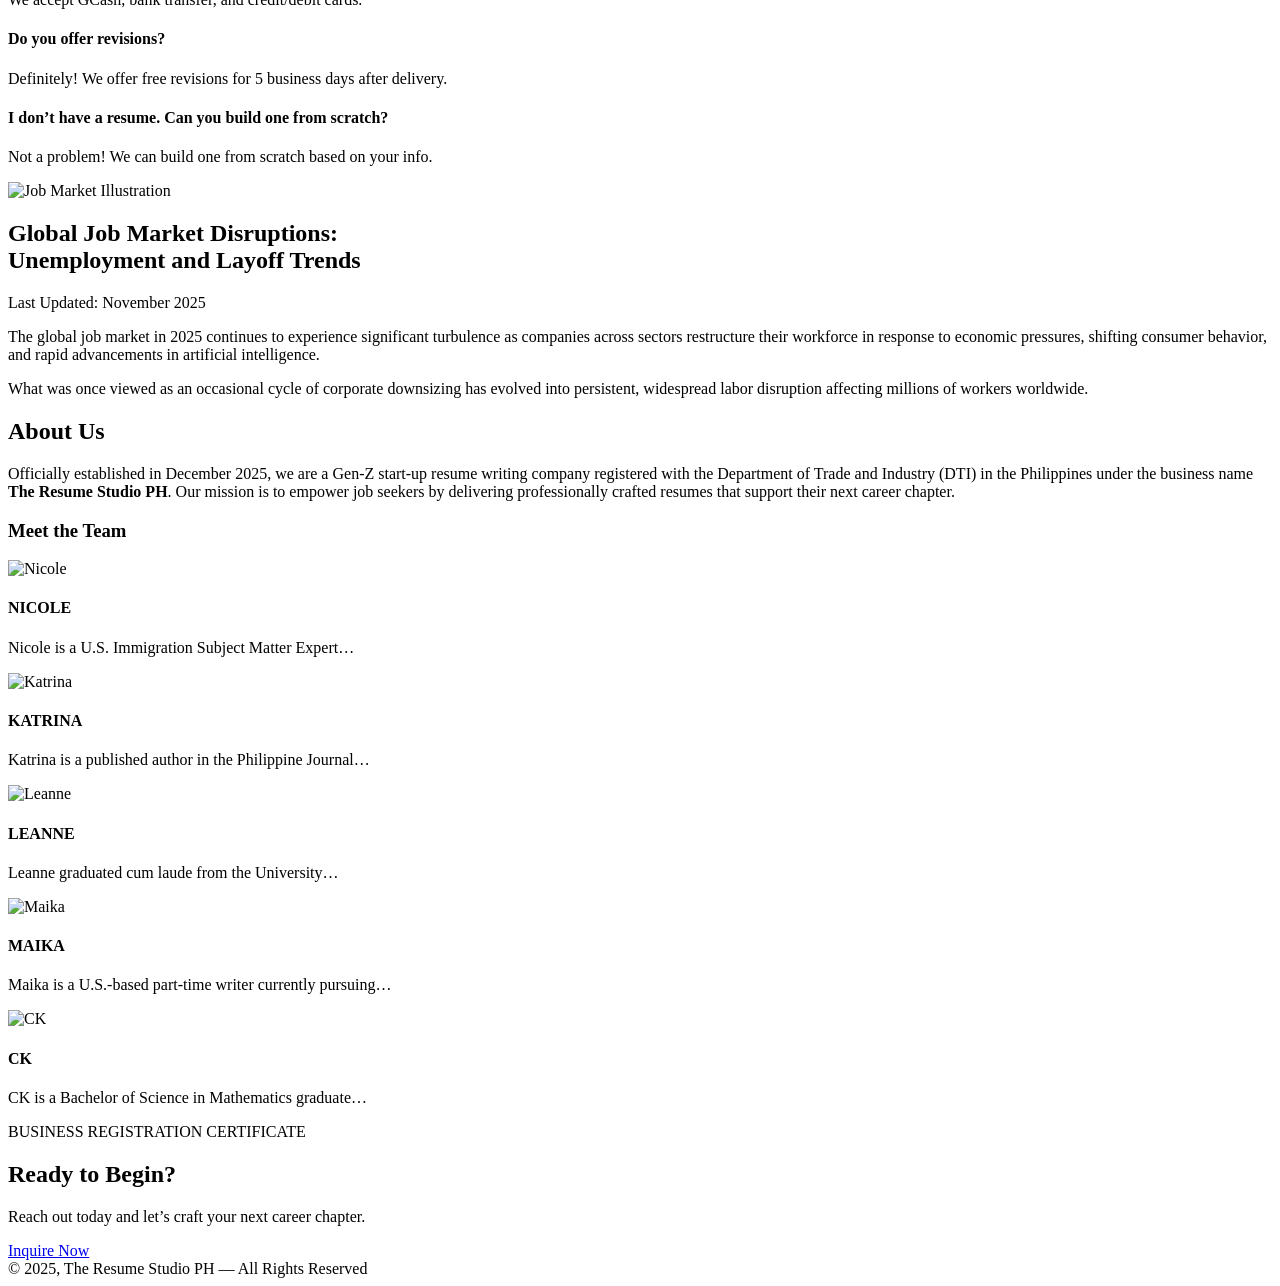
==== commit 1fcaa266: "Update index.html" ====
--- a/index.html
+++ b/index.html
@@ -3,221 +3,314 @@
 <head>
   <meta charset="UTF-8" />
   <meta name="viewport" content="width=device-width, initial-scale=1.0" />
-  <title>The Resume Studio</title>
-
-  <!-- Favicon -->
-  <link rel="icon" type="image/png" href="logo.png" />
-
-  <link rel="stylesheet" href="styles.css" />
+  <title>The Resume Studio PH</title>
+
+  <link rel="stylesheet" href="style.css">
+
+  <!-- Google Fonts -->
+  <link rel="preconnect" href="https://fonts.googleapis.com">
+  <link rel="preconnect" href="https://fonts.gstatic.com" crossorigin>
+  <link href="https://fonts.googleapis.com/css2?family=Poppins:wght@300;400;500;600;700&family=Pacifico&display=swap" rel="stylesheet">
 </head>
 
 <body>
-  <!-- Top bar -->
-  <header class="top-bar">
-    <div class="container top-bar-inner">
-      <div class="logo-group">
-        <img src="logo.png" alt="The Resume Studio logo" class="logo" />
-        <span class="brand-name">The Resume Studio</span>
-      </div>
-
-      <nav class="nav-links">
-        <a href="#services">Services</a>
-        <a href="pricing.html">Pricing</a>
-        <a href="faq.html">FAQ</a>
-        <a href="#reviews">Reviews</a>
-        <a href="#upload">Submit Files</a>
-        <a href="#contact">Contact</a>
-      </nav>
-
-    </div>
-  </header>
-
-  <!-- HERO SECTION -->
-  <section class="hero">
-    <div class="overlay"></div>
-    <div class="container hero-content">
-      <div class="hero-text">
-        <h1>CV / Resume Writing Services</h1>
-        <p class="hero-subtitle">
-          Stand out in a competitive job market with a professionally written
-          CV, resume, and LinkedIn profile.
+
+<!-- ========================================================= -->
+<!-- HEADER + NAVIGATION -->
+<!-- ========================================================= -->
+<header class="site-header">
+  <div class="container nav-container">
+    <div class="logo">The Resume Studio PH</div>
+
+    <nav class="nav-links">
+      <a href="#why">Why We Exist</a>
+      <a href="#services">Services</a>
+      <a href="#faq">FAQ</a>
+      <a href="#market">Job Market</a>
+      <a href="#about">About Us</a>
+      <a href="#contact" class="btn btn-outline">Inquire Now</a>
+    </nav>
+  </div>
+</header>
+
+
+<!-- ========================================================= -->
+<!-- HERO SECTION -->
+<!-- ========================================================= -->
+<section class="hero">
+  <div class="hero-content container">
+    <p class="hero-kicker">The Resume Studio</p>
+    <h1>your next career chapter starts with us</h1>
+  </div>
+</section>
+
+
+<!-- ========================================================= -->
+<!-- WHY WE EXIST -->
+<!-- ========================================================= -->
+<section id="why" class="section section-cream">
+  <div class="container">
+
+    <h2 class="script-heading">Why We Exist</h2>
+
+    <p>In a time marked by uncertainty, <strong>The Resume Studio PH</strong> exists to give job seekers a fighting chance. With U.S. layoffs surpassing 1.1 million in 2025—driven by AI-related workforce reductions, economic pressures, and the rise of “forever layoffs,”—professionals across all levels now face a far more competitive market.</p>
+
+    <p>Amid these shifts, many talented individuals are losing opportunities not because they lack skill, but because their resumes fail to communicate their value clearly and strategically.</p>
+
+    <p><strong>That is where we come in.</strong></p>
+
+    <p><strong>The Resume Studio PH</strong> was created to help workers stand out during this difficult employment landscape by crafting resumes, cover letters, and LinkedIn profiles that highlight strengths, quantify achievements, and present a compelling professional narrative.</p>
+
+    <p>Our purpose is simple: to give every jobseeker—whether a fresh graduate or an experienced executive—the tools to navigate a challenging market with confidence and clarity.</p>
+
+    <p class="emphasis">Your story matters. We make sure it’s seen.</p>
+
+  </div>
+</section>
+
+
+<!-- ========================================================= -->
+<!-- SERVICES -->
+<!-- ========================================================= -->
+<section id="services" class="section section-services">
+  <div class="container">
+
+    <h2 class="script-heading light">Our Services</h2>
+
+    <p class="light center">
+      We offer a full range of career profile–building services, from resume and curriculum vitae writing
+      to custom cover letters and LinkedIn profile guidance. Our goal is to help jobseekers present their
+      experience clearly, confidently, and competitively across every platform.
+    </p>
+
+    <h3 class="subheading center light">SERVICES OFFERED</h3>
+
+    <div class="pricing-grid">
+
+      <!-- BASIC -->
+      <div class="pricing-card">
+        <div class="price-box">$75</div>
+        <h4>BASIC RESUME / CV UPGRADE PACKAGE</h4>
+        <p>Get a clean and professionally crafted resume tailored to your target role in <strong>3 business days</strong>. Ideal for students, fresh graduates, and early-career professionals.</p>
+
+        <h5>What You’ll Get</h5>
+        <ul>
+          <li>Newly crafted and polished resume/CV aligned with your target role</li>
+          <li>Unlimited revisions for two weeks (limited to basic errors and information updates only)</li>
+        </ul>
+
+        <a href="#" class="btn btn-primary full">PLACE ORDER</a>
+      </div>
+
+
+      <!-- PREMIUM -->
+      <div class="pricing-card featured">
+        <div class="price-box">$150</div>
+        <h4>PREMIUM CAREER PROFILE PACKAGE</h4>
+        <p>
+          Get a full career profile update with a fresh resume/CV, a cover letter template, and a new
+          LinkedIn profile with a custom banner within <strong>5 business days</strong>.
         </p>
 
-        <div class="hero-buttons">
-          <a href="#upload" class="btn primary">Submit Your Documents</a>
-          <a href="#services" class="btn secondary">View Our Services</a>
-        </div>
-
-        <p class="hero-note">
-          Trusted by job seekers worldwide · Tailored to your career goals
+        <h5>What You’ll Get</h5>
+        <ul>
+          <li>Resume/CV, cover letter, and LinkedIn profile aligned with your next career objective</li>
+          <li>Unlimited revisions for two weeks (limited to basic errors and information updates only)</li>
+        </ul>
+
+        <a href="#" class="btn btn-primary full">PLACE ORDER</a>
+      </div>
+
+
+      <!-- EXECUTIVE -->
+      <div class="pricing-card">
+        <div class="price-box">$250</div>
+        <h4>EXECUTIVE CAREER PROFILE PACKAGE</h4>
+        <p>
+          Ideal for executives and senior professionals. Includes a fully customized curriculum vitae,
+          tailored cover letter, and professionally updated LinkedIn profile with a custom banner.
         </p>
-      </div>
-
-      <div class="hero-side-card">
-        <p class="side-quote">
-          “We help showcase what you can really do — clearly, confidently, and
-          professionally.”
-        </p>
-        <p class="side-name">— The Resume Studio Team</p>
-      </div>
-    </div>
-  </section>
-
-  <!-- ABOUT -->
-  <section class="section about" id="about">
-    <div class="container">
-      <h2>Professional CV / Resume Writing Services</h2>
-      <p>
-        Our expert writers help you present your experience in a way that truly
-        stands out. We focus on clarity, impact, and keyword optimisation so
-        recruiters quickly see why you’re the right fit.
-      </p>
-    </div>
-  </section>
-
-  <!-- SERVICES -->
-  <section class="section services" id="services">
-    <div class="container">
-      <h2>Our Services</h2>
-      <div class="grid services-grid">
-        <div class="card">
-          <h3>CV / Resume Writing</h3>
-          <p>Professionally written CVs and resumes tailored to your target role and industry.</p>
-        </div>
-        <div class="card">
-          <h3>LinkedIn Profile Writing</h3>
-          <p>Optimised LinkedIn profiles that support your personal brand and career goals.</p>
-        </div>
-        <div class="card">
-          <h3>Cover Letter Writing</h3>
-          <p>Compelling cover letters that connect your experience to the role you want.</p>
-        </div>
-        <div class="card">
-          <h3>Job Application Support</h3>
-          <p>Help with application forms, statements of purpose, and selection criteria.</p>
-        </div>
-      </div>
-    </div>
-  </section>
-
-  <!-- TEAM -->
-  <section class="section team" id="team">
-    <div class="container">
-      <h2>Meet Our Expert Writers</h2>
-      <p class="section-subtitle">
-        A dedicated team focused on helping you land interviews and offers.
-      </p>
-      <div class="grid team-grid">
-        <div class="card team-card">
-          <div class="avatar placeholder"></div>
-          <h3>Alex</h3>
-          <p>Senior CV Writer</p>
-        </div>
-        <div class="card team-card">
-          <div class="avatar placeholder"></div>
-          <h3>Jamie</h3>
-          <p>Executive Resume Specialist</p>
-        </div>
-        <div class="card team-card">
-          <div class="avatar placeholder"></div>
-          <h3>Sam</h3>
-          <p>LinkedIn & Branding Expert</p>
-        </div>
-        <div class="card team-card">
-          <div class="avatar placeholder"></div>
-          <h3>Taylor</h3>
-          <p>Graduate & Early Career Writer</p>
-        </div>
-      </div>
-    </div>
-  </section>
-
-  <!-- REVIEWS -->
-  <section class="section reviews" id="reviews">
-    <div class="container">
-      <h2>Our Latest Customer Reviews</h2>
-      <div class="grid reviews-grid">
-        <div class="card">
-          <h3>Emily</h3>
-          <p>⭐⭐⭐⭐⭐</p>
-          <p>“Got interviews within a week of using my new CV!”</p>
-        </div>
-        <div class="card">
-          <h3>Adrian</h3>
-          <p>⭐⭐⭐⭐⭐</p>
-          <p>“Clear, professional, and perfectly tailored to my industry.”</p>
-        </div>
-        <div class="card">
-          <h3>Denise</h3>
-          <p>⭐⭐⭐⭐⭐</p>
-          <p>“Excellent service and communication throughout.”</p>
-        </div>
-      </div>
-    </div>
-  </section>
-
-  <!-- GOOGLE FORM UPLOAD -->
-  <section class="section upload" id="upload">
-    <div class="container">
-      <h2>Submit Your Documents</h2>
-      <p class="section-subtitle">
-        Upload your resume, extra files, and proof of payment using the form below.
-      </p>
-
-      <div class="google-form-wrapper">
-        <iframe
-          src="https://docs.google.com/forms/d/e/1FAIpQLSfbq-SB8dSwXtCU2xqaHEgtH786ZfjaBUyiP4L0b-nYYRGDtA/viewform?embedded=true"
-          width="100%"
-          height="1800"
-          frameborder="0"
-          marginheight="0"
-          marginwidth="0"
-          loading="lazy"
-        >
-          Loading…
-        </iframe>
-      </div>
-
-      <p class="form-note">
-        After submitting the form, you will receive a confirmation message.
-        If you experience any issues, please contact:
-        <a href="mailto:hello@theresumestudio.com">hello@theresumestudio.com</a>.
-      </p>
-    </div>
-  </section>
-
-  <!-- CONTACT & FOOTER -->
-  <footer class="footer" id="contact">
-    <div class="container footer-inner">
-      <div class="footer-column">
-        <h3>The Resume Studio</h3>
-        <p>Email: <a href="mailto:hello@theresumestudio.com">hello@theresumestudio.com</a></p>
-        <p>Facebook · LinkedIn · Instagram</p>
-      </div>
-
-      <div class="footer-column">
-        <h3>Quick Links</h3>
+
+        <h5>What You’ll Get</h5>
         <ul>
-          <li><a href="#services">Services</a></li>
-          <li><a href="#upload">Submit Files</a></li>
-          <li><a href="#reviews">Reviews</a></li>
+          <li>Customized CV, tailored cover letter, and LinkedIn profile (with custom banner)</li>
+          <li>Unlimited revisions for two weeks (limited to basic errors and information updates only)</li>
         </ul>
-      </div>
-
-      <div class="footer-column">
-        <h3>Payments</h3>
-        <p>We accept bank transfer, GCash, and major cards.</p>
-      </div>
-    </div>
-
-    <div class="footer-bottom">
-      © <span id="year"></span> The Resume Studio. All rights reserved.
-    </div>
-
-    <script>
-      document.getElementById("year").textContent = new Date().getFullYear();
-    </script>
-  </footer>
+
+        <a href="#" class="btn btn-primary full">PLACE ORDER</a>
+      </div>
+
+    </div>
+
+    <div class="refund-banner">
+      <p><strong>WE OFFER 50% REFUND IF UNSATISFIED AFTER THE TWO-WEEK REVISION PERIOD</strong></p>
+      <a href="#" class="btn btn-outline-light">APPLY FOR A REFUND</a>
+    </div>
+
+  </div>
+</section>
+
+
+
+<!-- ========================================================= -->
+<!-- FAQ -->
+<!-- ========================================================= -->
+<section id="faq" class="section section-cream">
+  <div class="container">
+    <h2 class="script-heading">Frequently Asked Questions</h2>
+
+    <div class="faq-list">
+      <div class="faq-item">
+        <h4>How long do projects take?</h4>
+        <p>Most projects take 1–3 days depending on complexity and workload.</p>
+      </div>
+
+      <div class="faq-item">
+        <h4>Do you accept rush jobs?</h4>
+        <p>Yes, rush jobs are accepted with applicable additional fees.</p>
+      </div>
+
+      <div class="faq-item">
+        <h4>What payment methods do you accept?</h4>
+        <p>We accept GCash, bank transfer, and credit/debit cards.</p>
+      </div>
+
+      <div class="faq-item">
+        <h4>Do you offer revisions?</h4>
+        <p>Definitely! We offer free revisions for 5 business days after delivery.</p>
+      </div>
+
+      <div class="faq-item">
+        <h4>I don’t have a resume. Can you build one from scratch?</h4>
+        <p>Not a problem! We can build one from scratch based on your info.</p>
+      </div>
+    </div>
+
+  </div>
+</section>
+
+
+
+<!-- ========================================================= -->
+<!-- JOB MARKET SECTION -->
+<!-- ========================================================= -->
+<section id="market" class="section section-gradient">
+  <div class="container market-grid">
+
+    <img src="images/job-market.jpg" alt="Job Market Illustration" class="market-img">
+
+    <div class="market-text">
+      <h2>Global Job Market Disruptions:<br><span class="thin">Unemployment and Layoff Trends</span></h2>
+      <p class="meta">Last Updated: November 2025</p>
+
+      <p>The global job market in 2025 continues to experience significant turbulence as companies across sectors restructure their workforce in response to economic pressures, shifting consumer behavior, and rapid advancements in artificial intelligence.</p>
+
+      <p>What was once viewed as an occasional cycle of corporate downsizing has evolved into persistent, widespread labor disruption affecting millions of workers worldwide.</p>
+    </div>
+
+  </div>
+</section>
+
+
+
+<!-- ========================================================= -->
+<!-- ABOUT US & TEAM -->
+<!-- ========================================================= -->
+<section id="about" class="section section-cream">
+  <div class="container">
+
+    <h2 class="script-heading">About Us</h2>
+
+    <p>
+      Officially established in December 2025, we are a Gen-Z start-up resume writing company registered
+      with the Department of Trade and Industry (DTI) in the Philippines under the business name
+      <strong>The Resume Studio PH</strong>. Our mission is to empower job seekers by delivering
+      professionally crafted resumes that support their next career chapter.
+    </p>
+
+    <h3 class="subheading">Meet the Team</h3>
+
+    <div class="team-grid">
+
+      <!-- NICOLE -->
+      <div class="team-card">
+        <img src="images/nicole.jpg" alt="Nicole">
+        <div>
+          <h4>NICOLE</h4>
+          <p>Nicole is a U.S. Immigration Subject Matter Expert…</p>
+        </div>
+      </div>
+
+      <!-- KATRINA -->
+      <div class="team-card">
+        <img src="images/katrina.jpg" alt="Katrina">
+        <div>
+          <h4>KATRINA</h4>
+          <p>Katrina is a published author in the Philippine Journal…</p>
+        </div>
+      </div>
+
+      <!-- LEANNE -->
+      <div class="team-card">
+        <img src="images/leanne.jpg" alt="Leanne">
+        <div>
+          <h4>LEANNE</h4>
+          <p>Leanne graduated cum laude from the University…</p>
+        </div>
+      </div>
+
+      <!-- MAIKA -->
+      <div class="team-card">
+        <img src="images/maika.jpg" alt="Maika">
+        <div>
+          <h4>MAIKA</h4>
+          <p>Maika is a U.S.-based part-time writer currently pursuing…</p>
+        </div>
+      </div>
+
+      <!-- CK -->
+      <div class="team-card">
+        <img src="images/ck.jpg" alt="CK">
+        <div>
+          <h4>CK</h4>
+          <p>CK is a Bachelor of Science in Mathematics graduate…</p>
+        </div>
+      </div>
+
+    </div>
+
+    <div class="certificate">
+      BUSINESS REGISTRATION CERTIFICATE
+    </div>
+
+  </div>
+</section>
+
+
+
+<!-- ========================================================= -->
+<!-- CONTACT CTA -->
+<!-- ========================================================= -->
+<section id="contact" class="section contact-section">
+  <div class="container center">
+    <h2>Ready to Begin?</h2>
+    <p>Reach out today and let’s craft your next career chapter.</p>
+
+    <!-- Replace with your business email -->
+    <a href="mailto:youremail@example.com" class="btn btn-primary">Inquire Now</a>
+  </div>
+</section>
+
+
+
+<!-- ========================================================= -->
+<!-- FOOTER -->
+<!-- ========================================================= -->
+<footer class="footer">
+  <div class="container center">
+    © 2025, The Resume Studio PH — All Rights Reserved
+  </div>
+</footer>
 
 </body>
 </html>
